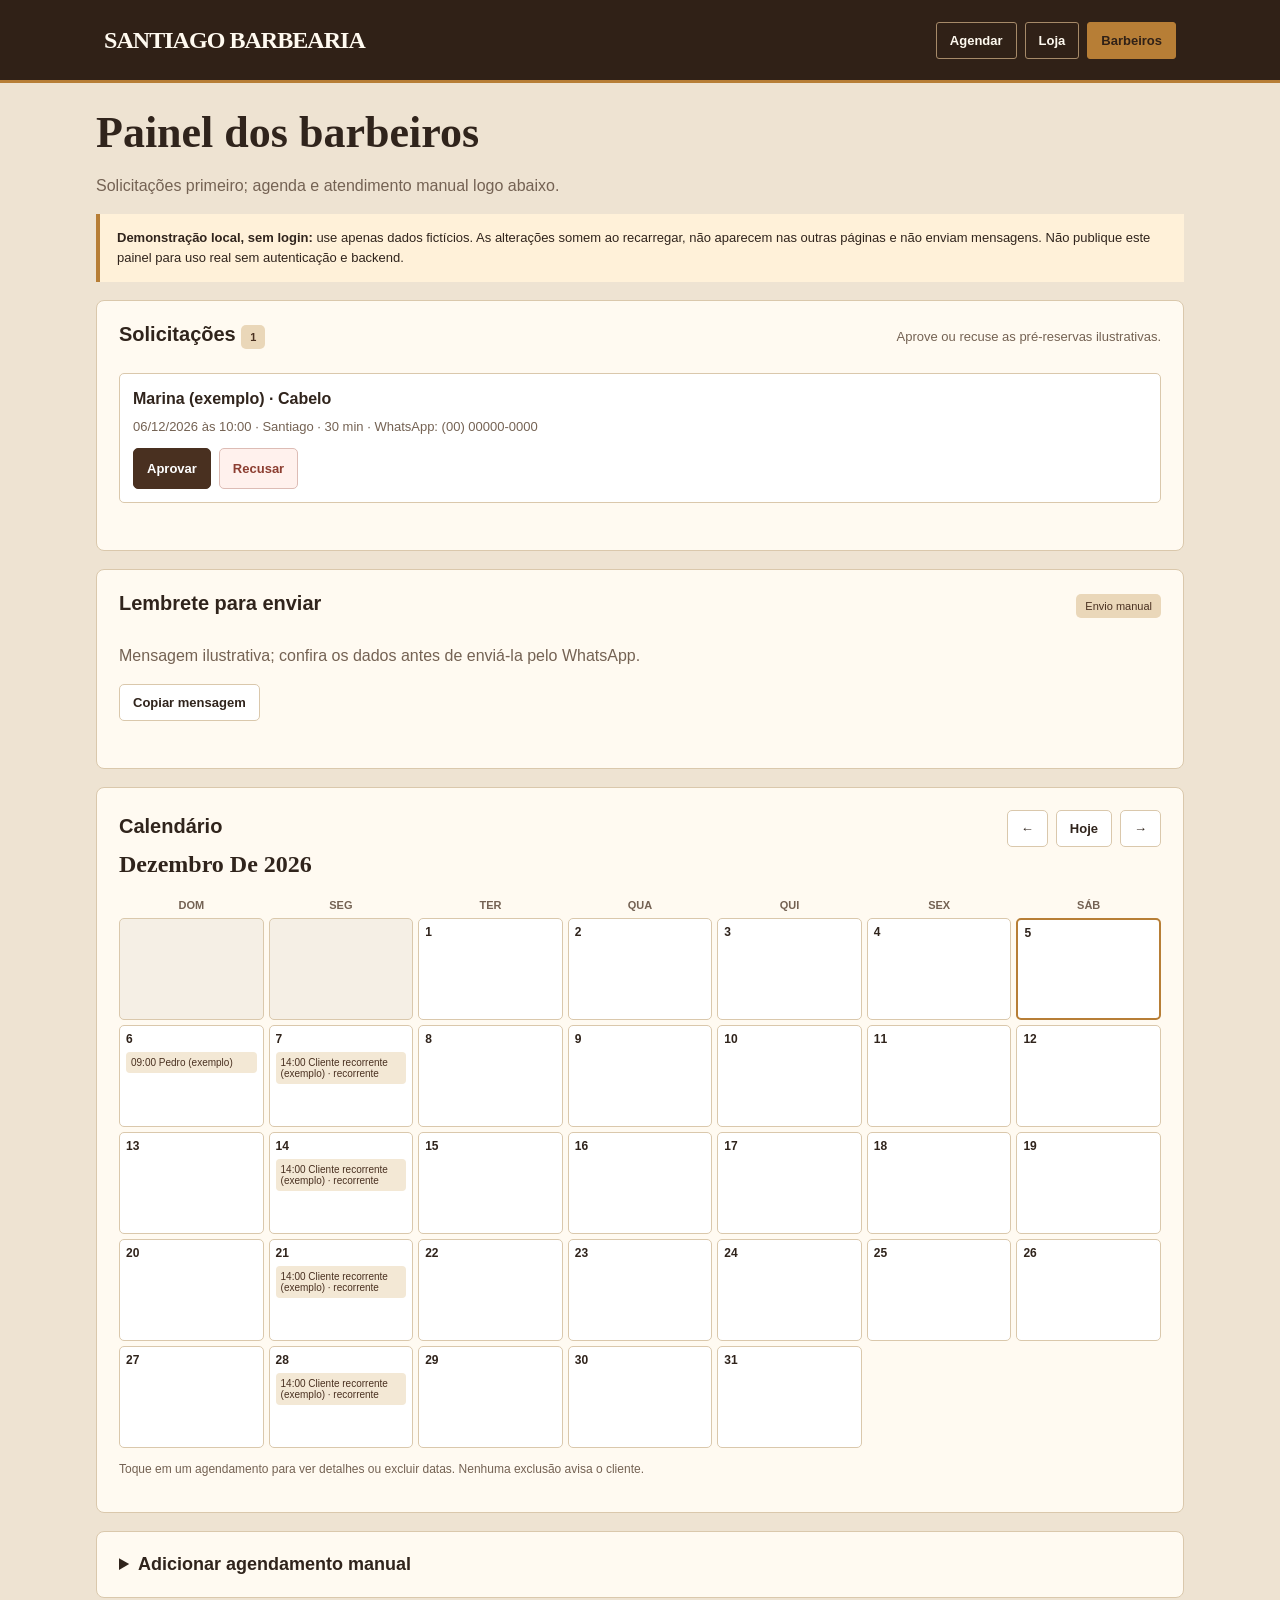
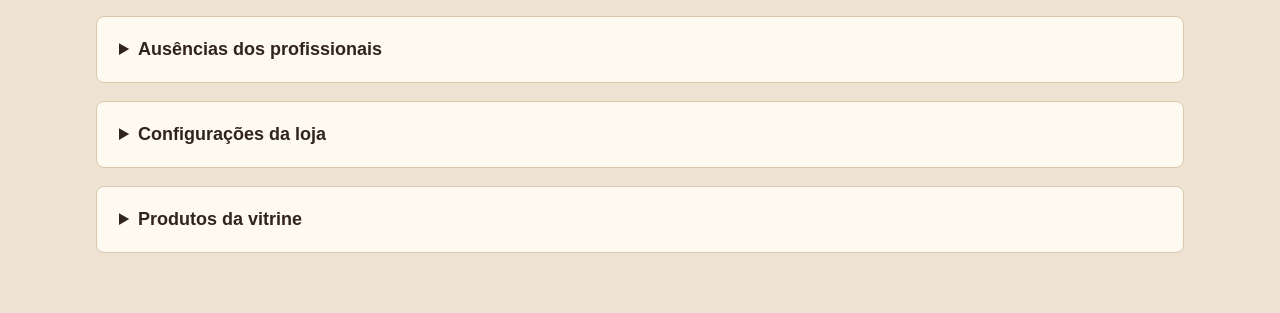
==== barbeiros.html @ f410b9e9 "commit inicial" ====
<!doctype html>
<html lang="pt-BR">
<head>
  <meta charset="utf-8">
  <meta name="viewport" content="width=device-width, initial-scale=1">
  <title>Barbeiros | Santiago Barbearia</title>
  <link rel="stylesheet" href="/header.css">
  <link rel="stylesheet" href="/barbeiros.css">
  <script src="/barbeiros.js" defer></script>
</head>
<body>
  <header class="site-header">
    <div class="site-header__inner">
      <a class="site-header__brand" href="/agendar">Santiago Barbearia</a>
      <nav class="site-header__nav" aria-label="Navegação principal">
        <a href="/agendar">Agendar</a>
        <a href="/loja">Loja</a>
        <a href="/barbeiros" aria-current="page">Barbeiros</a>
      </nav>
    </div>
  </header>

  <main class="dashboard">
    <div class="dashboard__intro">
      <h1>Painel dos barbeiros</h1>
      <p>Solicitações primeiro; agenda e atendimento manual logo abaixo.</p>
    </div>

    <p class="demo-banner">
      <strong>Demonstração local, sem login:</strong> use apenas dados fictícios. As alterações
      somem ao recarregar, não aparecem nas outras páginas e não enviam mensagens.
      Não publique este painel para uso real sem autenticação e backend.
    </p>

    <section class="panel" aria-labelledby="requests-title">
      <div class="panel__heading">
        <h2 id="requests-title">Solicitações <span id="pendingCount" class="badge">0</span></h2>
        <p>Aprove ou recuse as pré-reservas ilustrativas.</p>
      </div>
      <div id="requestList" class="item-list"></div>
      <p id="requestStatus" class="status" role="status"></p>
    </section>

    <section class="panel" aria-labelledby="reminder-title">
      <div class="panel__heading">
        <h2 id="reminder-title">Lembrete para enviar</h2>
        <span class="badge">Envio manual</span>
      </div>
      <p>Mensagem ilustrativa; confira os dados antes de enviá-la pelo WhatsApp.</p>
      <button id="copyReminder" class="button" type="button">Copiar mensagem</button>
      <div id="reminderText" class="reminder" hidden></div>
      <p id="reminderStatus" class="status" role="status"></p>
    </section>

    <section class="panel" aria-labelledby="calendar-title">
      <div class="calendar-toolbar">
        <h2 id="calendar-title">Calendário</h2>
        <div class="button-row">
          <button id="previousMonth" class="button" type="button" aria-label="Mês anterior">←</button>
          <button id="currentMonth" class="button" type="button">Hoje</button>
          <button id="nextMonth" class="button" type="button" aria-label="Próximo mês">→</button>
        </div>
      </div>
      <h3 id="displayedMonth" class="calendar-month"></h3>
      <div class="calendar-weekdays" aria-hidden="true">
        <span>DOM</span><span>SEG</span><span>TER</span><span>QUA</span><span>QUI</span><span>SEX</span><span>SÁB</span>
      </div>
      <div id="calendarGrid" class="calendar-grid" aria-label="Agenda do mês"></div>
      <div id="bookingDetails" class="booking-details" aria-live="polite" hidden></div>
      <p class="help-text">Toque em um agendamento para ver detalhes ou excluir datas. Nenhuma exclusão avisa o cliente.</p>
    </section>

    <details class="panel disclosure">
      <summary>Adicionar agendamento manual</summary>
      <p>Registre um horário combinado diretamente com o cliente. Use dados fictícios.</p>
      <form id="manualBookingForm">
        <div class="form-grid">
          <label>Nome do cliente <input name="name" maxlength="80" required></label>
          <label>WhatsApp com DDD <input name="phone" type="tel" maxlength="20" required></label>
          <label>Serviço <input name="service" maxlength="80" required></label>
          <label>Profissional <select name="professional"><option>Santiago</option><option>Damigo</option></select></label>
          <label>Data <input name="date" type="date" required></label>
          <label>Horário <input name="time" type="time" required></label>
          <label>Duração em minutos <input name="duration" type="number" min="1" max="480" value="30" required></label>
          <label>Repetição
            <select name="frequency">
              <option value="none">Somente esta data</option>
              <option value="weekly">Toda semana · 4 datas</option>
              <option value="fortnightly">A cada 15 dias · 4 datas</option>
              <option value="monthly">Todo mês · 4 datas</option>
            </select>
          </label>
        </div>
        <button class="button button--primary" type="submit">Adicionar ao calendário</button>
        <p id="manualBookingStatus" class="status" role="status"></p>
      </form>
    </details>

    <details class="panel disclosure">
      <summary>Ausências dos profissionais</summary>
      <p>Folga ou férias de dia inteiro; informe as duas horas para ausência parcial.</p>
      <form id="absenceForm">
        <div class="form-grid">
          <label>Profissional <select name="professional"><option>Santiago</option><option>Damigo</option></select></label>
          <label>Primeiro dia <input name="startDate" type="date" required></label>
          <label>Último dia <input name="endDate" type="date" required></label>
          <label>Hora inicial, opcional <input name="startTime" type="time"></label>
          <label>Hora final, opcional <input name="endTime" type="time"></label>
        </div>
        <button class="button button--primary" type="submit">Registrar ausência</button>
        <p id="absenceStatus" class="status" role="status"></p>
      </form>
      <div id="absenceList" class="item-list"></div>
    </details>

    <details class="panel disclosure">
      <summary>Configurações da loja</summary>
      <p>Expediente e almoço são usados para verificar novos horários. Domingo e segunda permanecem fechados nesta demonstração.</p>
      <form id="openingHoursForm">
        <div class="form-grid">
          <label>Abertura <input name="opening" type="time" value="09:00" required></label>
          <label>Fechamento <input name="closing" type="time" value="18:00" required></label>
          <label>Início do almoço <input name="lunchStart" type="time" value="12:00"></label>
          <label>Fim do almoço <input name="lunchEnd" type="time" value="13:00"></label>
        </div>
        <button class="button button--primary" type="submit">Salvar horários na demonstração</button>
        <p id="openingHoursStatus" class="status" role="status"></p>
      </form>

      <hr class="section-divider">
      <h3>Bloqueio excepcional</h3>
      <p>Feriado ou pausa numa data específica. Deixe as horas vazias para bloquear o dia inteiro.</p>
      <form id="blockForm">
        <div class="form-grid">
          <label>Data <input name="date" type="date" required></label>
          <label>Motivo <input name="reason" maxlength="60" required></label>
          <label>Hora inicial, opcional <input name="startTime" type="time"></label>
          <label>Hora final, opcional <input name="endTime" type="time"></label>
        </div>
        <button class="button button--primary" type="submit">Adicionar bloqueio</button>
        <p id="blockStatus" class="status" role="status"></p>
      </form>
      <div id="blockList" class="item-list"></div>
      <p class="help-text">Alterar horários ou criar bloqueios não cancela agendamentos anteriores; confira-os manualmente.</p>
    </details>

    <details class="panel disclosure">
      <summary>Produtos da vitrine</summary>
      <p>Produtos cadastrados aqui aparecem somente neste painel, não na página independente da loja.</p>
      <form id="productForm">
        <div class="form-grid">
          <label>Produto <input name="name" maxlength="80" required></label>
          <label>Preço (R$) <input name="price" type="number" min="0.01" step="0.01" required></label>
          <label>Foto opcional: JPG, PNG ou WebP, até 5 MB
            <input name="photo" type="file" accept="image/jpeg,image/png,image/webp">
          </label>
        </div>
        <button class="button button--primary" type="submit">Adicionar produto</button>
        <p id="productStatus" class="status" role="status"></p>
      </form>
      <div id="productList" class="item-list"></div>
    </details>
  </main>
</body>
</html>
---- header.css ----
:root {
  --header-height: 83px;
  --header-background: #302117;
  --header-accent: #b77e36;
  --header-text: #fffaf0;
}

* { box-sizing: border-box; }

body { padding-top: var(--header-height); }

.site-header {
  position: fixed;
  inset: 0 0 auto;
  z-index: 100;
  width: 100%;
  border-bottom: 3px solid var(--header-accent);
  background: var(--header-background);
  color: var(--header-text);
}

.site-header__inner {
  display: flex;
  align-items: center;
  justify-content: space-between;
  gap: 20px;
  max-width: 1120px;
  min-height: 80px;
  margin: auto;
  padding: 15px 24px;
}

.site-header__brand {
  color: inherit;
  font-family: Georgia, "Times New Roman", serif;
  font-size: 24px;
  font-weight: 800;
  letter-spacing: -.04em;
  text-decoration: none;
  text-transform: uppercase;
}

.site-header__nav {
  display: flex;
  flex-wrap: wrap;
  gap: 8px;
}

.site-header__nav a {
  padding: 10px 13px;
  border: 1px solid #a68a69;
  border-radius: 3px;
  color: inherit;
  font-size: 13px;
  font-weight: 700;
  text-decoration: none;
}

.site-header__nav a:hover,
.site-header__nav a[aria-current="page"] {
  border-color: var(--header-accent);
  background: var(--header-accent);
  color: var(--header-background);
}

.site-header a:focus-visible {
  outline: 3px solid var(--header-accent);
  outline-offset: 4px;
}

@media (max-width: 650px) {
  :root { --header-height: 123px; }

  .site-header__inner {
    align-items: flex-start;
    flex-direction: column;
  }

  .site-header__brand { font-size: 21px; }
  .site-header__nav { width: 100%; }
  .site-header__nav a { flex: 1; text-align: center; }
}
---- barbeiros.css ----
:root {
  --dashboard-ink: #30241c;
  --dashboard-brown: #493020;
  --dashboard-gold: #b77e36;
  --dashboard-paper: #fffaf1;
  --dashboard-line: #dac8ac;
  --dashboard-muted: #746253;
}

body {
  margin: 0;
  background: #eee3d2;
  color: var(--dashboard-ink);
  font-family: Arial, Helvetica, sans-serif;
}

button, input, select { font: inherit; }
button { cursor: pointer; }
button:focus-visible, input:focus-visible, select:focus-visible, summary:focus-visible {
  outline: 3px solid var(--dashboard-gold);
  outline-offset: 2px;
}

[hidden] { display: none !important; }

.dashboard {
  max-width: 1120px;
  margin: auto;
  padding: 24px 16px 60px;
}

.dashboard__intro h1 {
  margin: 0 0 7px;
  font-family: Georgia, "Times New Roman", serif;
  font-size: clamp(30px, 4vw, 44px);
}

.dashboard__intro p, .panel > p, .panel__heading p, .help-text {
  color: var(--dashboard-muted);
  line-height: 1.5;
}

.demo-banner {
  padding: 14px 17px;
  border-left: 4px solid var(--dashboard-gold);
  background: #fff1d9;
  font-size: 13px;
  line-height: 1.55;
}

.panel {
  margin-top: 18px;
  padding: 22px;
  border: 1px solid var(--dashboard-line);
  border-radius: 8px;
  background: var(--dashboard-paper);
}

.panel__heading, .calendar-toolbar {
  display: flex;
  align-items: baseline;
  justify-content: space-between;
  flex-wrap: wrap;
  gap: 10px;
}

.panel h2 { margin: 0 0 13px; font-size: 20px; }
.panel h3 { font-size: 16px; }
.panel__heading p { margin: 0; font-size: 13px; }
.badge {
  padding: 6px 9px;
  border-radius: 5px;
  background: #ead7b9;
  color: var(--dashboard-brown);
  font-size: 11px;
}

.item-list { display: grid; gap: 10px; margin-top: 14px; }

.list-item {
  padding: 13px;
  border: 1px solid var(--dashboard-line);
  border-radius: 5px;
  background: white;
  font-size: 13px;
  line-height: 1.5;
}

.list-item h3 { margin: 0 0 6px; }
.list-item p { margin: 0 0 11px; color: var(--dashboard-muted); }
.list-item img {
  display: block;
  width: 180px;
  max-width: 100%;
  height: 110px;
  margin-bottom: 9px;
  border-radius: 4px;
  object-fit: cover;
}

.button-row { display: flex; flex-wrap: wrap; gap: 8px; }
.button {
  padding: 10px 13px;
  border: 1px solid var(--dashboard-line);
  border-radius: 5px;
  background: white;
  color: var(--dashboard-ink);
  font-size: 13px;
  font-weight: 700;
}

.button:hover { filter: brightness(.94); }
.button--primary { border-color: var(--dashboard-brown); background: var(--dashboard-brown); color: white; }
.button--danger { border-color: #ddbcb5; background: #fff1ed; color: #8c3e31; }
.button:disabled { opacity: .5; cursor: not-allowed; }

.status { min-height: 1em; margin: 12px 0 0; font-size: 13px; line-height: 1.5; }

.reminder, .booking-details {
  margin-top: 14px;
  padding: 15px;
  border: 1px solid var(--dashboard-line);
  border-radius: 5px;
  background: #f3e8d5;
  font-size: 13px;
  line-height: 1.5;
}

.calendar-month {
  margin: 0 0 14px;
  font-family: Georgia, "Times New Roman", serif;
  font-size: 24px !important;
  text-transform: capitalize;
}

.calendar-weekdays, .calendar-grid {
  display: grid;
  grid-template-columns: repeat(7, minmax(0, 1fr));
  gap: 5px;
}

.calendar-weekdays span {
  padding: 7px 1px;
  color: var(--dashboard-muted);
  font-size: 11px;
  font-weight: 700;
  text-align: center;
}

.calendar-day {
  min-width: 0;
  min-height: 102px;
  padding: 6px;
  border: 1px solid var(--dashboard-line);
  border-radius: 5px;
  background: white;
}

.calendar-day--empty { background: #f5efe5; }
.calendar-day--today { border: 2px solid var(--dashboard-gold); }
.calendar-day strong { display: block; margin-bottom: 6px; font-size: 12px; }

.calendar-entry {
  display: block;
  width: 100%;
  margin: 4px 0;
  padding: 5px;
  border: 0;
  border-radius: 4px;
  background: #f3e8d5;
  color: var(--dashboard-brown);
  font-size: 10px;
  text-align: left;
  overflow-wrap: anywhere;
}

.calendar-entry--note { background: #fff1d9; }
.booking-details h3 { margin: 0 0 8px; }
.booking-details p { margin: 0 0 12px; }

.disclosure > summary { cursor: pointer; font-size: 18px; font-weight: 700; }
.disclosure[open] > summary { margin-bottom: 17px; }
.form-grid {
  display: grid;
  grid-template-columns: repeat(2, minmax(0, 1fr));
  gap: 12px;
  margin-bottom: 14px;
}
.form-grid label { display: grid; gap: 6px; font-size: 12px; font-weight: 700; }
.form-grid input, .form-grid select {
  width: 100%;
  min-width: 0;
  padding: 10px;
  border: 1px solid var(--dashboard-line);
  border-radius: 5px;
  background: white;
}
.form-grid input[type="file"] { font-size: 12px; }
.section-divider { margin: 25px 0; border: 0; border-top: 1px solid var(--dashboard-line); }
.help-text { font-size: 12px; }

@media (max-width: 650px) {
  .dashboard { padding: 16px 10px 40px; }
  .panel { padding: 16px; }
  .form-grid { grid-template-columns: 1fr; }
  .calendar-weekdays, .calendar-grid { gap: 2px; }
  .calendar-day { min-height: 78px; padding: 3px; }
  .calendar-entry { padding: 4px 2px; font-size: 9px; }
}
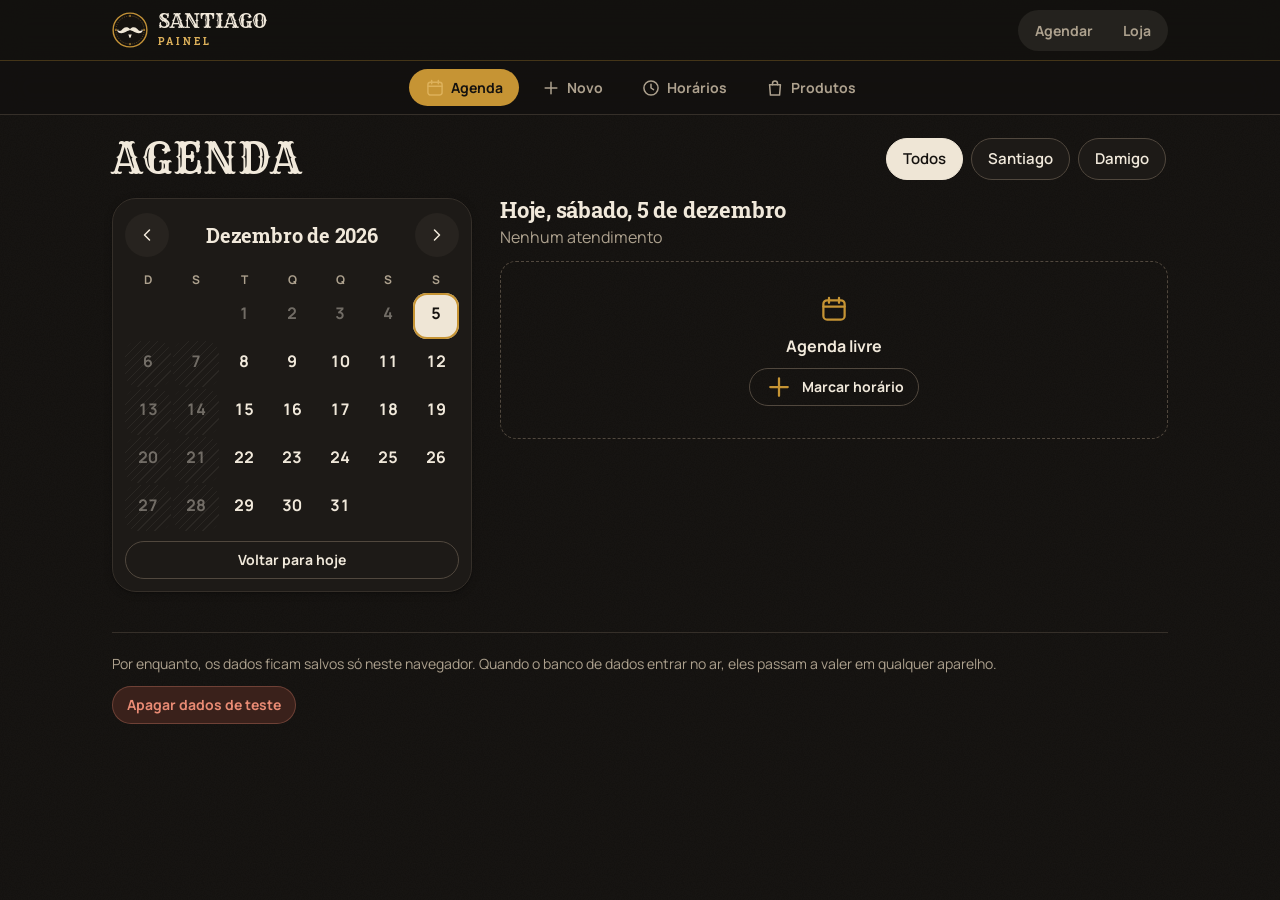
==== commit 49f39006: "Atualização do design e ajuste das funcionalidades do sistema." ====
--- a/barbeiros.html
+++ b/barbeiros.html
@@ -2,164 +2,246 @@
 <html lang="pt-BR">
 <head>
   <meta charset="utf-8">
-  <meta name="viewport" content="width=device-width, initial-scale=1">
-  <title>Barbeiros | Santiago Barbearia</title>
-  <link rel="stylesheet" href="/header.css">
+  <meta name="viewport" content="width=device-width, initial-scale=1, viewport-fit=cover">
+  <meta name="theme-color" content="#13110f">
+  <meta name="robots" content="noindex, nofollow">
+  <title>Painel · Santiago Barbearia</title>
+  <link rel="icon" href="/favicon.svg" type="image/svg+xml">
+  <link rel="stylesheet" href="/tema.css">
+  <link rel="stylesheet" href="/base.css">
   <link rel="stylesheet" href="/barbeiros.css">
-  <script src="/barbeiros.js" defer></script>
+  <script type="module" src="/barbeiros.js"></script>
 </head>
-<body>
-  <header class="site-header">
-    <div class="site-header__inner">
-      <a class="site-header__brand" href="/agendar">Santiago Barbearia</a>
-      <nav class="site-header__nav" aria-label="Navegação principal">
-        <a href="/agendar">Agendar</a>
-        <a href="/loja">Loja</a>
-        <a href="/barbeiros" aria-current="page">Barbeiros</a>
+<body data-pagina="Painel">
+  <header class="topo">
+    <div class="topo__interno">
+      <a class="marca" href="/barbeiros">
+        <span class="marca__emblema" aria-hidden="true"></span>
+        <span class="marca__texto">
+          <span class="marca__nome" data-marca="nomeCurto">Santiago</span>
+          <span class="marca__complemento">Painel</span>
+        </span>
+      </a>
+      <nav class="topo__nav" aria-label="Site da barbearia">
+        <a href="/agendar" target="_blank" rel="noopener">Agendar</a>
+        <a href="/loja" target="_blank" rel="noopener">Loja</a>
       </nav>
     </div>
   </header>
 
-  <main class="dashboard">
-    <div class="dashboard__intro">
-      <h1>Painel dos barbeiros</h1>
-      <p>Solicitações primeiro; agenda e atendimento manual logo abaixo.</p>
+  <nav class="abas" aria-label="Seções do painel">
+    <a class="aba" href="#agenda" data-aba="agenda"><span data-icone="calendario"></span><span>Agenda</span></a>
+    <a class="aba" href="#novo" data-aba="novo"><span data-icone="mais"></span><span>Novo</span></a>
+    <a class="aba" href="#horarios" data-aba="horarios"><span data-icone="relogio"></span><span>Horários</span></a>
+    <a class="aba" href="#produtos" data-aba="produtos"><span data-icone="sacola"></span><span>Produtos</span></a>
+  </nav>
+
+  <main class="painel">
+    <!-- Agenda -->
+    <section class="secao" data-secao="agenda" aria-labelledby="t-agenda">
+      <header class="secao__topo">
+        <h1 id="t-agenda">Agenda</h1>
+        <div id="filtroAgenda" class="chips chips--rolagem" role="group" aria-label="Mostrar agenda de"></div>
+      </header>
+
+      <div class="agenda">
+        <div class="calendario cartao">
+          <div class="calendario__topo">
+            <button id="mesAnterior" class="botao-icone" type="button" aria-label="Mês anterior"><span data-icone="voltar"></span></button>
+            <h2 id="mesTitulo" class="calendario__mes" aria-live="polite"></h2>
+            <button id="mesSeguinte" class="botao-icone" type="button" aria-label="Próximo mês"><span data-icone="seta"></span></button>
+          </div>
+          <div class="calendario__semana" aria-hidden="true">
+            <span>D</span><span>S</span><span>T</span><span>Q</span><span>Q</span><span>S</span><span>S</span>
+          </div>
+          <div id="calendario" class="calendario__dias"></div>
+          <button id="irHoje" class="botao botao--contorno botao--pequeno calendario__hoje" type="button">Voltar para hoje</button>
+        </div>
+
+        <div class="dia-agenda">
+          <header class="dia-agenda__topo">
+            <h2 id="diaTitulo"></h2>
+            <p id="diaResumo" class="numeros"></p>
+          </header>
+          <div id="diaAvisos" class="dia-agenda__avisos"></div>
+          <ol id="diaLista" class="atendimentos"></ol>
+        </div>
+      </div>
+    </section>
+
+    <!-- Novo agendamento -->
+    <section class="secao" data-secao="novo" aria-labelledby="t-novo" hidden>
+      <header class="secao__topo">
+        <h1 id="t-novo">Novo agendamento</h1>
+        <p>Para quem marcou por telefone, WhatsApp ou no balcão.</p>
+      </header>
+
+      <form id="formNovo" class="cartao formulario" novalidate>
+        <div class="formulario__grade">
+          <label class="campo">
+            <span class="campo__rotulo">Nome do cliente</span>
+            <input name="nome" class="entrada" maxlength="80" autocomplete="off" required>
+          </label>
+          <label class="campo">
+            <span class="campo__rotulo">WhatsApp com DDD</span>
+            <input name="telefone" class="entrada numeros" type="tel" inputmode="tel" placeholder="(00) 00000-0000" maxlength="15" required>
+          </label>
+        </div>
+
+        <fieldset class="campo">
+          <legend class="campo__rotulo">Serviços</legend>
+          <div id="novoServicos" class="chips"></div>
+        </fieldset>
+
+        <div class="formulario__grade">
+          <label class="campo">
+            <span class="campo__rotulo">Profissional</span>
+            <select name="profissional" id="novoProfissional" class="entrada"></select>
+          </label>
+          <label class="campo">
+            <span class="campo__rotulo">Dia</span>
+            <input name="data" id="novoData" class="entrada" type="date" required>
+          </label>
+          <label class="campo">
+            <span class="campo__rotulo">Repetição</span>
+            <select name="frequencia" id="novoFrequencia" class="entrada">
+              <option value="nenhuma">Só desta vez</option>
+              <option value="semanal">Toda semana</option>
+              <option value="quinzenal">A cada 15 dias</option>
+              <option value="mensal">Todo mês</option>
+            </select>
+          </label>
+          <div id="novoQuantidade" class="campo" hidden>
+            <label class="campo__rotulo" for="novoVezes">Quantos atendimentos</label>
+            <div class="quantidade">
+              <input id="novoVezes" name="vezes" class="entrada numeros" type="number" min="2" value="4" inputmode="numeric">
+              <label class="chip"><input id="novoSemFim" type="checkbox">Sem fim</label>
+            </div>
+          </div>
+        </div>
+
+        <label class="campo">
+          <span class="campo__rotulo">Horário livre</span>
+          <select name="horario" id="novoHorario" class="entrada numeros"></select>
+        </label>
+
+        <p id="novoResumo" class="formulario__resumo numeros"></p>
+        <p id="novoErro" class="campo__erro" role="alert"></p>
+        <button class="botao botao--destaque botao--largo" type="submit">Marcar horário</button>
+      </form>
+    </section>
+
+    <!-- Horários -->
+    <section class="secao" data-secao="horarios" aria-labelledby="t-horarios" hidden>
+      <header class="secao__topo">
+        <h1 id="t-horarios">Horários</h1>
+        <p>Cada profissional define os próprios dias e horários de trabalho.</p>
+      </header>
+
+      <div class="cartao">
+        <h2 class="cartao__titulo">Expediente</h2>
+        <div id="profExpediente" class="chips" role="group" aria-label="Profissional"></div>
+        <form id="formExpediente" novalidate>
+          <div id="semana" class="semana"></div>
+          <p id="expedienteErro" class="campo__erro" role="alert"></p>
+          <div class="impacto" role="alert" hidden></div>
+          <button class="botao botao--enfase botao--largo" type="submit" id="salvarExpediente">Salvar expediente</button>
+        </form>
+      </div>
+
+      <div class="cartao">
+        <h2 class="cartao__titulo">Folgas e ausências</h2>
+        <p class="cartao__texto">Férias, consulta, folga extra. Deixe as horas em branco para o dia inteiro.</p>
+        <form id="formAusencia" class="formulario" novalidate>
+          <label class="campo">
+            <span class="campo__rotulo">Profissional</span>
+            <select name="profissionalId" id="ausenciaProfissional" class="entrada"></select>
+          </label>
+          <div class="formulario__grade formulario__grade--dupla">
+            <label class="campo"><span class="campo__rotulo">De</span><input name="inicio" class="entrada" type="date" required></label>
+            <label class="campo"><span class="campo__rotulo">Até</span><input name="fim" class="entrada" type="date" required></label>
+            <label class="campo"><span class="campo__rotulo">Das <small>(opcional)</small></span><input name="horaInicio" class="entrada" type="time"></label>
+            <label class="campo"><span class="campo__rotulo">Às <small>(opcional)</small></span><input name="horaFim" class="entrada" type="time"></label>
+          </div>
+          <p class="campo__erro" role="alert"></p>
+          <div class="impacto" role="alert" hidden></div>
+          <button class="botao botao--enfase botao--largo" type="submit">Registrar ausência</button>
+        </form>
+        <ul id="listaAusencias" class="registros"></ul>
+      </div>
+
+      <div class="cartao">
+        <h2 class="cartao__titulo">Feriados e bloqueios</h2>
+        <p class="cartao__texto">Valem para a barbearia toda. Deixe as horas em branco para fechar o dia.</p>
+        <form id="formBloqueio" class="formulario" novalidate>
+          <div class="formulario__grade formulario__grade--dupla">
+            <label class="campo"><span class="campo__rotulo">Dia</span><input name="data" class="entrada" type="date" required></label>
+            <label class="campo"><span class="campo__rotulo">Motivo</span><input name="motivo" class="entrada" maxlength="60" placeholder="Feriado" required></label>
+            <label class="campo"><span class="campo__rotulo">Das <small>(opcional)</small></span><input name="horaInicio" class="entrada" type="time"></label>
+            <label class="campo"><span class="campo__rotulo">Às <small>(opcional)</small></span><input name="horaFim" class="entrada" type="time"></label>
+          </div>
+          <p class="campo__erro" role="alert"></p>
+          <div class="impacto" role="alert" hidden></div>
+          <button class="botao botao--enfase botao--largo" type="submit">Adicionar bloqueio</button>
+        </form>
+        <ul id="listaBloqueios" class="registros"></ul>
+      </div>
+
+      <p class="nota">Se uma mudança atingir alguém que já tem horário marcado, o painel avisa antes de salvar.</p>
+    </section>
+
+    <!-- Produtos -->
+    <section class="secao" data-secao="produtos" aria-labelledby="t-produtos" hidden>
+      <header class="secao__topo">
+        <h1 id="t-produtos">Produtos</h1>
+        <p>O que você cadastrar aqui aparece na loja.</p>
+      </header>
+
+      <form id="formProduto" class="cartao formulario" novalidate>
+        <div class="formulario__topo">
+          <h2 id="produtoTitulo" class="cartao__titulo">Novo produto</h2>
+          <button id="cancelarEdicao" class="botao botao--contorno botao--pequeno" type="button" hidden>Cancelar edição</button>
+        </div>
+        <div class="formulario__grade formulario__grade--produto">
+          <label class="campo">
+            <span class="campo__rotulo">Produto</span>
+            <input name="nome" class="entrada" maxlength="80" required>
+          </label>
+          <label class="campo">
+            <span class="campo__rotulo">Preço (R$)</span>
+            <input name="preco" class="entrada numeros" inputmode="decimal" placeholder="0,00" required>
+          </label>
+        </div>
+        <label class="campo">
+          <span class="campo__rotulo">Descrição <small>(opcional)</small></span>
+          <textarea name="descricao" class="entrada" maxlength="200" rows="2"></textarea>
+        </label>
+        <div class="foto-linha">
+          <label class="foto-campo">
+            <input name="foto" id="produtoFoto" type="file" accept="image/jpeg,image/png,image/webp">
+            <img id="produtoPrevia" class="foto-campo__previa" alt="" hidden>
+            <span class="foto-campo__texto"><strong id="produtoFotoTexto">Adicionar foto</strong><small>JPG, PNG ou WebP</small></span>
+          </label>
+          <button id="removerFoto" class="botao botao--perigo botao--pequeno" type="button" hidden>Tirar foto</button>
+        </div>
+        <p class="campo__erro" role="alert"></p>
+        <button id="salvarProduto" class="botao botao--enfase botao--largo" type="submit">Adicionar à loja</button>
+      </form>
+
+      <ul id="listaProdutos" class="registros registros--produtos"></ul>
+    </section>
+
+    <footer class="painel__rodape">
+      <p>Por enquanto, os dados ficam salvos só neste navegador. Quando o banco de dados entrar no ar, eles passam a valer em qualquer aparelho.</p>
+      <button id="apagarTudo" class="botao botao--perigo botao--pequeno" type="button">Apagar dados de teste</button>
+    </footer>
+  </main>
+
+  <dialog id="detalhe" class="folha" aria-labelledby="detalheTitulo">
+    <div class="folha__conteudo">
+      <div class="folha__alca" aria-hidden="true"></div>
+      <div id="detalheConteudo"></div>
     </div>
-
-    <p class="demo-banner">
-      <strong>Demonstração local, sem login:</strong> use apenas dados fictícios. As alterações
-      somem ao recarregar, não aparecem nas outras páginas e não enviam mensagens.
-      Não publique este painel para uso real sem autenticação e backend.
-    </p>
-
-    <section class="panel" aria-labelledby="requests-title">
-      <div class="panel__heading">
-        <h2 id="requests-title">Solicitações <span id="pendingCount" class="badge">0</span></h2>
-        <p>Aprove ou recuse as pré-reservas ilustrativas.</p>
-      </div>
-      <div id="requestList" class="item-list"></div>
-      <p id="requestStatus" class="status" role="status"></p>
-    </section>
-
-    <section class="panel" aria-labelledby="reminder-title">
-      <div class="panel__heading">
-        <h2 id="reminder-title">Lembrete para enviar</h2>
-        <span class="badge">Envio manual</span>
-      </div>
-      <p>Mensagem ilustrativa; confira os dados antes de enviá-la pelo WhatsApp.</p>
-      <button id="copyReminder" class="button" type="button">Copiar mensagem</button>
-      <div id="reminderText" class="reminder" hidden></div>
-      <p id="reminderStatus" class="status" role="status"></p>
-    </section>
-
-    <section class="panel" aria-labelledby="calendar-title">
-      <div class="calendar-toolbar">
-        <h2 id="calendar-title">Calendário</h2>
-        <div class="button-row">
-          <button id="previousMonth" class="button" type="button" aria-label="Mês anterior">←</button>
-          <button id="currentMonth" class="button" type="button">Hoje</button>
-          <button id="nextMonth" class="button" type="button" aria-label="Próximo mês">→</button>
-        </div>
-      </div>
-      <h3 id="displayedMonth" class="calendar-month"></h3>
-      <div class="calendar-weekdays" aria-hidden="true">
-        <span>DOM</span><span>SEG</span><span>TER</span><span>QUA</span><span>QUI</span><span>SEX</span><span>SÁB</span>
-      </div>
-      <div id="calendarGrid" class="calendar-grid" aria-label="Agenda do mês"></div>
-      <div id="bookingDetails" class="booking-details" aria-live="polite" hidden></div>
-      <p class="help-text">Toque em um agendamento para ver detalhes ou excluir datas. Nenhuma exclusão avisa o cliente.</p>
-    </section>
-
-    <details class="panel disclosure">
-      <summary>Adicionar agendamento manual</summary>
-      <p>Registre um horário combinado diretamente com o cliente. Use dados fictícios.</p>
-      <form id="manualBookingForm">
-        <div class="form-grid">
-          <label>Nome do cliente <input name="name" maxlength="80" required></label>
-          <label>WhatsApp com DDD <input name="phone" type="tel" maxlength="20" required></label>
-          <label>Serviço <input name="service" maxlength="80" required></label>
-          <label>Profissional <select name="professional"><option>Santiago</option><option>Damigo</option></select></label>
-          <label>Data <input name="date" type="date" required></label>
-          <label>Horário <input name="time" type="time" required></label>
-          <label>Duração em minutos <input name="duration" type="number" min="1" max="480" value="30" required></label>
-          <label>Repetição
-            <select name="frequency">
-              <option value="none">Somente esta data</option>
-              <option value="weekly">Toda semana · 4 datas</option>
-              <option value="fortnightly">A cada 15 dias · 4 datas</option>
-              <option value="monthly">Todo mês · 4 datas</option>
-            </select>
-          </label>
-        </div>
-        <button class="button button--primary" type="submit">Adicionar ao calendário</button>
-        <p id="manualBookingStatus" class="status" role="status"></p>
-      </form>
-    </details>
-
-    <details class="panel disclosure">
-      <summary>Ausências dos profissionais</summary>
-      <p>Folga ou férias de dia inteiro; informe as duas horas para ausência parcial.</p>
-      <form id="absenceForm">
-        <div class="form-grid">
-          <label>Profissional <select name="professional"><option>Santiago</option><option>Damigo</option></select></label>
-          <label>Primeiro dia <input name="startDate" type="date" required></label>
-          <label>Último dia <input name="endDate" type="date" required></label>
-          <label>Hora inicial, opcional <input name="startTime" type="time"></label>
-          <label>Hora final, opcional <input name="endTime" type="time"></label>
-        </div>
-        <button class="button button--primary" type="submit">Registrar ausência</button>
-        <p id="absenceStatus" class="status" role="status"></p>
-      </form>
-      <div id="absenceList" class="item-list"></div>
-    </details>
-
-    <details class="panel disclosure">
-      <summary>Configurações da loja</summary>
-      <p>Expediente e almoço são usados para verificar novos horários. Domingo e segunda permanecem fechados nesta demonstração.</p>
-      <form id="openingHoursForm">
-        <div class="form-grid">
-          <label>Abertura <input name="opening" type="time" value="09:00" required></label>
-          <label>Fechamento <input name="closing" type="time" value="18:00" required></label>
-          <label>Início do almoço <input name="lunchStart" type="time" value="12:00"></label>
-          <label>Fim do almoço <input name="lunchEnd" type="time" value="13:00"></label>
-        </div>
-        <button class="button button--primary" type="submit">Salvar horários na demonstração</button>
-        <p id="openingHoursStatus" class="status" role="status"></p>
-      </form>
-
-      <hr class="section-divider">
-      <h3>Bloqueio excepcional</h3>
-      <p>Feriado ou pausa numa data específica. Deixe as horas vazias para bloquear o dia inteiro.</p>
-      <form id="blockForm">
-        <div class="form-grid">
-          <label>Data <input name="date" type="date" required></label>
-          <label>Motivo <input name="reason" maxlength="60" required></label>
-          <label>Hora inicial, opcional <input name="startTime" type="time"></label>
-          <label>Hora final, opcional <input name="endTime" type="time"></label>
-        </div>
-        <button class="button button--primary" type="submit">Adicionar bloqueio</button>
-        <p id="blockStatus" class="status" role="status"></p>
-      </form>
-      <div id="blockList" class="item-list"></div>
-      <p class="help-text">Alterar horários ou criar bloqueios não cancela agendamentos anteriores; confira-os manualmente.</p>
-    </details>
-
-    <details class="panel disclosure">
-      <summary>Produtos da vitrine</summary>
-      <p>Produtos cadastrados aqui aparecem somente neste painel, não na página independente da loja.</p>
-      <form id="productForm">
-        <div class="form-grid">
-          <label>Produto <input name="name" maxlength="80" required></label>
-          <label>Preço (R$) <input name="price" type="number" min="0.01" step="0.01" required></label>
-          <label>Foto opcional: JPG, PNG ou WebP, até 5 MB
-            <input name="photo" type="file" accept="image/jpeg,image/png,image/webp">
-          </label>
-        </div>
-        <button class="button button--primary" type="submit">Adicionar produto</button>
-        <p id="productStatus" class="status" role="status"></p>
-      </form>
-      <div id="productList" class="item-list"></div>
-    </details>
-  </main>
+  </dialog>
 </body>
-</html>+</html>
--- a/tema.css
+++ b/tema.css
@@ -0,0 +1,52 @@
+/* Identidade visual da barbearia. Para um novo cliente, troque as fontes, as cores
+   e as imagens daqui (as imagens ficam na pasta /imagens). */
+@import url("https://fonts.googleapis.com/css2?family=Rye&family=Roboto+Slab:wght@500;600;700;800&family=Manrope:wght@400;500;600;700;800&display=swap");
+
+:root {
+  color-scheme: dark;
+
+  /* Letreiro do logo e chamadas grandes; títulos; texto corrido. */
+  --fonte-letreiro: "Rye", "Roboto Slab", Georgia, serif;
+  --fonte-titulo: "Roboto Slab", Georgia, "Times New Roman", serif;
+  --fonte-texto: "Manrope", system-ui, -apple-system, "Segoe UI", sans-serif;
+
+  /* Preto quente do couro, dourado mostarda do logo e o creme das letras. */
+  --cor-fundo: #13110f;
+  --cor-superficie: #1d1a17;
+  --cor-superficie-2: #27231f;
+  --cor-texto: #f1e9db;
+  --cor-texto-suave: #ada18e;
+  --cor-linha: #352f29;
+  --cor-linha-forte: #51483e;
+
+  --cor-destaque: #c69434;
+  --cor-destaque-forte: #ddb15a;
+  --cor-destaque-suave: #3a2d17;
+  --cor-destaque-texto: #15120f;
+
+  /* Ênfase: opções escolhidas e botões secundários fortes. */
+  --cor-enfase: #efe6d6;
+  --cor-enfase-2: #ffffff;
+  --cor-enfase-texto: #15120f;
+
+  /* Barras e faixas que ficam por cima do conteúdo (resumo, avisos, chamadas). */
+  --cor-barra: #1f1a15;
+  --cor-barra-texto: #f1e9db;
+
+  --cor-perigo: #e98b74;
+  --cor-perigo-suave: #3a211b;
+  --cor-sucesso: #8dbb84;
+
+  /* Matiz das sombras, em RGB. */
+  --sombra-rgb: 0 0 0;
+  --sombra-forca: 4;
+
+  /* Imagens do salão e ornamentos. */
+  --imagem-capa: url("/imagens/capa.jpg");
+  --imagem-loja: url("/imagens/loja.jpg");
+  --imagem-emblema: url("/imagens/emblema.svg");
+  --imagem-arabesco: url("/imagens/arabesco.svg");
+  /* Piso quadriculado do salão. */
+  --cor-xadrez-a: #b9a27b;
+  --cor-xadrez-b: #4a3a28;
+}
--- a/base.css
+++ b/base.css
@@ -0,0 +1,511 @@
+/* Base comum às três páginas. As cores e fontes vêm de tema.css. */
+:root {
+  --raio-p: 10px;
+  --raio-m: 16px;
+  --raio-g: 24px;
+  /* --sombra-forca (no tema) escurece as sombras em fundos escuros. */
+  --sombra-1: 0 1px 2px rgb(var(--sombra-rgb) / calc(.06 * var(--sombra-forca, 1))), 0 2px 8px rgb(var(--sombra-rgb) / calc(.05 * var(--sombra-forca, 1)));
+  --sombra-2: 0 2px 6px rgb(var(--sombra-rgb) / calc(.08 * var(--sombra-forca, 1))), 0 14px 34px rgb(var(--sombra-rgb) / calc(.12 * var(--sombra-forca, 1)));
+  --mola: cubic-bezier(.22, 1, .36, 1);
+  --largura: 1120px;
+  --margem: clamp(16px, 4.5vw, 32px);
+  --z-topo: 20;
+  --z-barra: 30;
+  --z-aviso: 50;
+}
+
+*, *::before, *::after { box-sizing: border-box; }
+
+html {
+  -webkit-text-size-adjust: 100%;
+  scroll-behavior: smooth;
+  scroll-padding-top: 76px;
+}
+
+body {
+  margin: 0;
+  min-height: 100dvh;
+  background: var(--cor-fundo);
+  color: var(--cor-texto);
+  font-family: var(--fonte-texto);
+  font-size: 16px;
+  line-height: 1.5;
+  -webkit-font-smoothing: antialiased;
+  -webkit-tap-highlight-color: transparent;
+}
+
+/* Grão leve para o fundo não parecer chapado. */
+body::before {
+  content: "";
+  position: fixed;
+  inset: 0;
+  z-index: -1;
+  pointer-events: none;
+  opacity: .5;
+  background-image: url("data:image/svg+xml,%3Csvg xmlns='http://www.w3.org/2000/svg' width='160' height='160'%3E%3Cfilter id='n'%3E%3CfeTurbulence type='fractalNoise' baseFrequency='.85' numOctaves='2' stitchTiles='stitch'/%3E%3CfeColorMatrix values='0 0 0 0 .55 0 0 0 0 .48 0 0 0 0 .4 0 0 0 .07 0'/%3E%3C/filter%3E%3Crect width='100%25' height='100%25' filter='url(%23n)'/%3E%3C/svg%3E");
+}
+
+h1, h2, h3 {
+  margin: 0;
+  font-family: var(--fonte-titulo);
+  font-weight: 700;
+  line-height: 1.12;
+  letter-spacing: -.01em;
+  text-wrap: balance;
+}
+
+/* Letreiro: a fonte do logo, para nomes e chamadas grandes. */
+.letreiro {
+  font-family: var(--fonte-letreiro);
+  font-weight: 400;
+  letter-spacing: .01em;
+  line-height: 1;
+  text-transform: uppercase;
+}
+
+p { margin: 0; text-wrap: pretty; }
+img { display: block; max-width: 100%; }
+button, input, select, textarea { font: inherit; color: inherit; }
+button { cursor: pointer; touch-action: manipulation; }
+a { color: inherit; }
+[hidden] { display: none !important; }
+
+:focus-visible {
+  outline: 3px solid var(--cor-destaque);
+  outline-offset: 3px;
+}
+
+.numeros { font-variant-numeric: tabular-nums; }
+
+.icone {
+  width: 1.25em;
+  height: 1.25em;
+  flex: none;
+  fill: none;
+  stroke: currentColor;
+  stroke-width: 1.8;
+  stroke-linecap: round;
+  stroke-linejoin: round;
+}
+
+.pular {
+  position: absolute;
+  top: 8px;
+  left: 8px;
+  z-index: 100;
+  padding: 10px 14px;
+  border-radius: var(--raio-p);
+  background: var(--cor-enfase);
+  color: var(--cor-enfase-texto);
+  transform: translateY(-160%);
+}
+.pular:focus { transform: none; }
+
+/* Cabeçalho */
+
+.topo {
+  position: sticky;
+  top: 0;
+  z-index: var(--z-topo);
+  padding-top: env(safe-area-inset-top);
+  border-bottom: 1px solid color-mix(in srgb, var(--cor-destaque) 28%, transparent);
+  background: color-mix(in srgb, var(--cor-fundo) 84%, transparent);
+  -webkit-backdrop-filter: saturate(1.4) blur(14px);
+  backdrop-filter: saturate(1.4) blur(14px);
+}
+
+.topo__interno {
+  display: flex;
+  align-items: center;
+  justify-content: space-between;
+  gap: 12px;
+  max-width: var(--largura);
+  min-height: 60px;
+  margin: auto;
+  padding: 8px var(--margem);
+}
+
+.marca {
+  display: flex;
+  align-items: center;
+  gap: 10px;
+  min-width: 0;
+  text-decoration: none;
+}
+
+.marca__emblema {
+  flex: none;
+  width: 36px;
+  height: 36px;
+  background: var(--imagem-emblema) center / contain no-repeat;
+}
+
+.marca__texto { display: grid; min-width: 0; }
+
+.marca__nome {
+  font-family: var(--fonte-letreiro);
+  font-size: 20px;
+  line-height: 1;
+  text-transform: uppercase;
+  white-space: nowrap;
+}
+
+.marca__complemento {
+  margin-top: 3px;
+  overflow: hidden;
+  color: var(--cor-destaque-forte);
+  font-family: var(--fonte-titulo);
+  font-size: 10px;
+  font-weight: 700;
+  letter-spacing: .32em;
+  text-overflow: ellipsis;
+  text-transform: uppercase;
+  white-space: nowrap;
+}
+
+.topo__nav {
+  display: flex;
+  flex: none;
+  gap: 2px;
+  padding: 3px;
+  border-radius: 999px;
+  background: color-mix(in srgb, var(--cor-texto) 8%, transparent);
+}
+
+.topo__nav a {
+  padding: 7px 14px;
+  border-radius: 999px;
+  color: var(--cor-texto-suave);
+  font-size: 14px;
+  font-weight: 700;
+  text-decoration: none;
+  transition: background-color .2s, color .2s;
+}
+
+.topo__nav a[aria-current="page"] {
+  background: var(--cor-destaque);
+  color: var(--cor-destaque-texto);
+}
+
+/* Botões */
+
+.botao {
+  display: inline-flex;
+  align-items: center;
+  justify-content: center;
+  gap: 8px;
+  min-height: 48px;
+  padding: 0 20px;
+  border: 1px solid transparent;
+  border-radius: 999px;
+  background: var(--cor-superficie);
+  color: var(--cor-texto);
+  font-size: 15px;
+  font-weight: 700;
+  line-height: 1.1;
+  text-align: center;
+  text-decoration: none;
+  transition: transform .18s var(--mola), background-color .2s, border-color .2s, color .2s, box-shadow .2s;
+}
+
+.botao:active { transform: scale(.97); }
+.botao:disabled { opacity: .45; cursor: not-allowed; transform: none; }
+
+.botao--destaque { background: var(--cor-destaque); color: var(--cor-destaque-texto); }
+.botao--enfase { background: var(--cor-enfase); color: var(--cor-enfase-texto); }
+.botao--contorno { border-color: var(--cor-linha-forte); background: transparent; }
+.botao--perigo { border-color: color-mix(in srgb, var(--cor-perigo) 30%, transparent); background: var(--cor-perigo-suave); color: var(--cor-perigo); }
+.botao--perigo[data-confirmando] { background: var(--cor-perigo); color: var(--cor-fundo); }
+.botao--pequeno { min-height: 38px; padding: 0 14px; font-size: 14px; }
+.botao--largo { width: 100%; }
+
+@media (hover: hover) {
+  .botao:hover:not(:disabled) { box-shadow: var(--sombra-1); }
+  .botao--destaque:hover:not(:disabled) { background: var(--cor-destaque-forte); }
+  .botao--enfase:hover:not(:disabled) { background: var(--cor-enfase-2); }
+  .botao--contorno:hover:not(:disabled) { border-color: var(--cor-texto-suave); }
+  .topo__nav a:not([aria-current="page"]):hover { color: var(--cor-texto); }
+}
+
+/* Campos */
+
+.campo { display: grid; gap: 6px; min-width: 0; }
+.campo__rotulo { color: var(--cor-texto); font-size: 14px; font-weight: 700; }
+.campo__rotulo small { color: var(--cor-texto-suave); font-weight: 500; }
+
+.entrada {
+  width: 100%;
+  min-width: 0;
+  min-height: 48px;
+  padding: 0 14px;
+  border: 1px solid var(--cor-linha-forte);
+  border-radius: var(--raio-p);
+  background: var(--cor-superficie);
+  font-size: 16px;
+  transition: border-color .2s, box-shadow .2s;
+}
+
+textarea.entrada { min-height: 88px; padding: 12px 14px; resize: vertical; }
+select.entrada {
+  appearance: none;
+  padding-right: 40px;
+  background-image: url("data:image/svg+xml,%3Csvg xmlns='http://www.w3.org/2000/svg' viewBox='0 0 24 24' fill='none' stroke='%23a89a85' stroke-width='2' stroke-linecap='round'%3E%3Cpath d='M7 10l5 5 5-5'/%3E%3C/svg%3E");
+  background-position: right 12px center;
+  background-repeat: no-repeat;
+  background-size: 20px;
+}
+input[type="file"].entrada { padding: 10px; font-size: 14px; }
+
+.entrada:focus { border-color: var(--cor-destaque); outline: none; box-shadow: 0 0 0 4px color-mix(in srgb, var(--cor-destaque) 20%, transparent); }
+.entrada[aria-invalid="true"] { border-color: var(--cor-perigo); }
+.campo__erro { color: var(--cor-perigo); font-size: 13px; font-weight: 600; }
+.campo__erro:empty { display: none; }
+
+.alternador {
+  display: flex;
+  align-items: center;
+  justify-content: space-between;
+  gap: 16px;
+  cursor: pointer;
+  font-weight: 700;
+}
+
+.alternador input {
+  position: relative;
+  flex: none;
+  width: 48px;
+  height: 28px;
+  margin: 0;
+  border-radius: 999px;
+  background: var(--cor-linha-forte);
+  appearance: none;
+  cursor: pointer;
+  transition: background-color .25s;
+}
+
+.alternador input::after {
+  content: "";
+  position: absolute;
+  top: 3px;
+  left: 3px;
+  width: 22px;
+  height: 22px;
+  border-radius: 50%;
+  background: #fff;
+  box-shadow: 0 1px 3px rgb(var(--sombra-rgb) / .3);
+  transition: transform .3s var(--mola);
+}
+
+.alternador input:checked { background: var(--cor-destaque); }
+.alternador input:checked::after { transform: translateX(20px); }
+
+/* Chips: opções de escolha rápida */
+
+.chips { display: flex; flex-wrap: wrap; gap: 8px; }
+
+.chip {
+  display: inline-flex;
+  align-items: center;
+  gap: 6px;
+  min-height: 42px;
+  padding: 0 16px;
+  border: 1px solid var(--cor-linha-forte);
+  border-radius: 999px;
+  background: var(--cor-superficie);
+  font-size: 15px;
+  font-weight: 600;
+  transition: transform .18s var(--mola), background-color .2s, border-color .2s, color .2s;
+}
+
+.chip:active { transform: scale(.96); }
+.chip[aria-pressed="true"], .chip:has(input:checked) {
+  border-color: var(--cor-enfase);
+  background: var(--cor-enfase);
+  color: var(--cor-enfase-texto);
+}
+.chip input { position: absolute; opacity: 0; pointer-events: none; }
+.chip:has(input:focus-visible) { outline: 3px solid var(--cor-destaque); outline-offset: 2px; }
+
+/* Aviso flutuante */
+
+.aviso {
+  position: fixed;
+  left: 50%;
+  bottom: calc(24px + env(safe-area-inset-bottom));
+  z-index: var(--z-aviso);
+  width: max-content;
+  max-width: min(92vw, 420px);
+  padding: 12px 18px;
+  border: 1px solid var(--cor-linha-forte);
+  border-radius: var(--raio-m);
+  background: var(--cor-barra);
+  color: var(--cor-barra-texto);
+  box-shadow: var(--sombra-2);
+  font-size: 15px;
+  font-weight: 600;
+  opacity: 0;
+  pointer-events: none;
+  transform: translate(-50%, 16px);
+  transition: opacity .25s, transform .35s var(--mola);
+}
+
+.aviso[data-tipo="erro"] { border-color: var(--cor-perigo); background: var(--cor-perigo-suave); color: var(--cor-perigo); }
+.aviso--visivel { opacity: 1; transform: translate(-50%, 0); }
+
+/* Folha que sobe de baixo (no computador, vira janela central) */
+
+.folha {
+  width: 100%;
+  max-width: 520px;
+  max-height: 88dvh;
+  margin: auto auto 0;
+  padding: 0;
+  border: 0;
+  border-radius: var(--raio-g) var(--raio-g) 0 0;
+  border-top: 2px solid var(--cor-destaque);
+  background: var(--cor-superficie);
+  color: var(--cor-texto);
+  box-shadow: var(--sombra-2);
+}
+
+.folha[open] { animation: folha-entra .38s var(--mola); }
+.folha::backdrop { background: rgb(0 0 0 / .6); animation: aparece .3s; }
+
+.folha__conteudo { padding: 10px 22px calc(24px + env(safe-area-inset-bottom)); }
+.folha__alca {
+  width: 40px;
+  height: 5px;
+  margin: 0 auto 14px;
+  border-radius: 999px;
+  background: var(--cor-linha-forte);
+}
+
+@media (min-width: 700px) {
+  .folha { margin: auto; border-radius: var(--raio-g); }
+  .folha__alca { display: none; }
+  .folha__conteudo { padding-top: 26px; }
+}
+
+@keyframes folha-entra { from { transform: translateY(40px); opacity: 0; } }
+@keyframes aparece { from { opacity: 0; } }
+@keyframes surge { from { opacity: 0; transform: translateY(8px); } }
+
+/* Estado vazio */
+
+.vazio {
+  display: grid;
+  justify-items: center;
+  gap: 10px;
+  padding: 32px 20px;
+  border: 1px dashed var(--cor-linha-forte);
+  border-radius: var(--raio-m);
+  color: var(--cor-texto-suave);
+  text-align: center;
+}
+
+.vazio .icone { width: 30px; height: 30px; color: var(--cor-destaque); }
+.vazio strong { color: var(--cor-texto); font-size: 16px; }
+
+/* Ornamentos da identidade: filete pontilhado, faixa do logo, arabescos,
+   piso quadriculado e couro capitonê. */
+
+.filete {
+  width: min(100%, 280px);
+  height: 0;
+  border: 0;
+  border-top: 2px dotted var(--cor-destaque);
+}
+
+.faixa {
+  display: inline-block;
+  padding: 4px 24px 3px;
+  background: var(--cor-enfase);
+  color: var(--cor-enfase-texto);
+  clip-path: polygon(0 0, 100% 0, calc(100% - 10px) 50%, 100% 100%, 0 100%, 10px 50%);
+  font-family: var(--fonte-letreiro);
+  font-size: 13px;
+  letter-spacing: .06em;
+}
+
+.arabescos {
+  display: flex;
+  align-items: center;
+  justify-content: center;
+  gap: 10px;
+}
+
+.arabescos::before, .arabescos::after {
+  content: "";
+  width: 64px;
+  height: 20px;
+  background: var(--imagem-arabesco) center / contain no-repeat;
+}
+
+.arabescos::before { transform: scaleX(-1); }
+
+.xadrez {
+  justify-self: stretch;
+  height: 18px;
+  background: repeating-conic-gradient(var(--cor-xadrez-a) 0 25%, var(--cor-xadrez-b) 0 50%) 0 0 / 18px 18px;
+  opacity: .55;
+  mask-image: linear-gradient(90deg, transparent, #000 15%, #000 85%, transparent);
+}
+
+.capitone {
+  background-color: var(--cor-barra);
+  background-image:
+    radial-gradient(circle, rgb(0 0 0 / .55) 0 1.6px, transparent 2.6px),
+    radial-gradient(circle, rgb(0 0 0 / .55) 0 1.6px, transparent 2.6px),
+    radial-gradient(circle at 50% 40%, rgb(255 255 255 / .035), transparent 60%);
+  background-position: 0 0, 14px 14px, 0 0;
+  background-size: 28px 28px, 28px 28px, 28px 28px;
+}
+
+/* Rodapé público */
+
+.rodape {
+  display: grid;
+  justify-items: center;
+  gap: 14px;
+  padding: 0 0 calc(32px + env(safe-area-inset-bottom));
+  color: var(--cor-texto-suave);
+  font-size: 14px;
+  text-align: center;
+}
+
+.rodape__marca { display: grid; justify-items: center; gap: 8px; margin-top: 18px; padding: 0 var(--margem); }
+.rodape__marca .marca__emblema { width: 48px; height: 48px; }
+.rodape__nome { color: var(--cor-texto); font-family: var(--fonte-letreiro); font-size: 20px; text-transform: uppercase; }
+
+.rodape__contatos { display: flex; flex-wrap: wrap; justify-content: center; gap: 8px; padding: 0 var(--margem); }
+.rodape__contatos a {
+  display: inline-flex;
+  align-items: center;
+  gap: 6px;
+  min-height: 40px;
+  padding: 0 14px;
+  border: 1px solid var(--cor-linha-forte);
+  border-radius: 999px;
+  color: var(--cor-texto);
+  font-weight: 700;
+  text-decoration: none;
+  transition: border-color .2s, color .2s;
+}
+
+@media (hover: hover) {
+  .rodape__contatos a:hover { border-color: var(--cor-destaque); color: var(--cor-destaque-forte); }
+}
+
+@media (prefers-reduced-motion: reduce) {
+  html { scroll-behavior: auto; }
+  *, *::before, *::after {
+    animation-duration: .01ms !important;
+    transition-duration: .01ms !important;
+  }
+}
+
+@media (max-width: 380px) {
+  .marca__nome { font-size: 18px; }
+  .marca__emblema { width: 32px; height: 32px; }
+  .topo__nav a { padding: 7px 11px; }
+}
--- a/barbeiros.css
+++ b/barbeiros.css
@@ -1,209 +1,428 @@
-:root {
-  --dashboard-ink: #30241c;
-  --dashboard-brown: #493020;
-  --dashboard-gold: #b77e36;
-  --dashboard-paper: #fffaf1;
-  --dashboard-line: #dac8ac;
-  --dashboard-muted: #746253;
-}
-
-body {
-  margin: 0;
-  background: #eee3d2;
-  color: var(--dashboard-ink);
-  font-family: Arial, Helvetica, sans-serif;
-}
-
-button, input, select { font: inherit; }
-button { cursor: pointer; }
-button:focus-visible, input:focus-visible, select:focus-visible, summary:focus-visible {
-  outline: 3px solid var(--dashboard-gold);
-  outline-offset: 2px;
-}
-
-[hidden] { display: none !important; }
-
-.dashboard {
-  max-width: 1120px;
+body { padding-bottom: calc(76px + env(safe-area-inset-bottom)); }
+
+.painel {
+  max-width: var(--largura);
   margin: auto;
-  padding: 24px 16px 60px;
-}
-
-.dashboard__intro h1 {
-  margin: 0 0 7px;
-  font-family: Georgia, "Times New Roman", serif;
-  font-size: clamp(30px, 4vw, 44px);
-}
-
-.dashboard__intro p, .panel > p, .panel__heading p, .help-text {
-  color: var(--dashboard-muted);
-  line-height: 1.5;
-}
-
-.demo-banner {
-  padding: 14px 17px;
-  border-left: 4px solid var(--dashboard-gold);
-  background: #fff1d9;
-  font-size: 13px;
-  line-height: 1.55;
-}
-
-.panel {
-  margin-top: 18px;
-  padding: 22px;
-  border: 1px solid var(--dashboard-line);
-  border-radius: 8px;
-  background: var(--dashboard-paper);
-}
-
-.panel__heading, .calendar-toolbar {
+  padding: 20px var(--margem) 32px;
+}
+
+.secao { display: grid; grid-template-columns: minmax(0, 1fr); gap: 16px; animation: surge .35s var(--mola); }
+
+.secao__topo { display: grid; gap: 8px; }
+.secao__topo h1 { font-family: var(--fonte-letreiro); font-size: clamp(30px, 8.5vw, 42px); font-weight: 400; letter-spacing: .01em; text-transform: uppercase; }
+.secao__topo p { color: var(--cor-texto-suave); }
+
+.cartao {
+  padding: 18px;
+  border: 1px solid var(--cor-linha);
+  border-radius: var(--raio-g);
+  background: var(--cor-superficie);
+  box-shadow: var(--sombra-1);
+}
+
+.cartao__titulo { margin-bottom: 4px; font-size: 20px; font-weight: 800; text-transform: uppercase; }
+.cartao__texto { margin-bottom: 14px; color: var(--cor-texto-suave); font-size: 15px; }
+
+.nota { color: var(--cor-texto-suave); font-size: 14px; }
+
+.chips--rolagem {
+  flex-wrap: nowrap;
+  margin: 0 calc(var(--margem) * -1);
+  padding: 2px var(--margem);
+  overflow-x: auto;
+  scrollbar-width: none;
+}
+.chips--rolagem::-webkit-scrollbar { display: none; }
+.chips--rolagem .chip { flex: none; }
+
+.botao-icone {
+  display: grid;
+  place-items: center;
+  width: 44px;
+  height: 44px;
+  border: 0;
+  border-radius: 50%;
+  background: var(--cor-superficie-2);
+  transition: transform .18s var(--mola), background-color .2s;
+}
+.botao-icone:active { transform: scale(.92); }
+
+/* Abas: embaixo no celular, no topo no computador */
+
+.abas {
+  position: fixed;
+  inset: auto 0 0;
+  z-index: var(--z-barra);
+  display: grid;
+  grid-template-columns: repeat(4, 1fr);
+  padding: 6px 6px calc(6px + env(safe-area-inset-bottom));
+  border-top: 1px solid color-mix(in srgb, var(--cor-destaque) 35%, transparent);
+  background: color-mix(in srgb, var(--cor-superficie) 92%, transparent);
+  -webkit-backdrop-filter: saturate(1.4) blur(14px);
+  backdrop-filter: saturate(1.4) blur(14px);
+}
+
+.aba {
+  display: grid;
+  justify-items: center;
+  gap: 3px;
+  padding: 4px 0;
+  color: var(--cor-texto-suave);
+  font-size: 12px;
+  font-weight: 700;
+  text-decoration: none;
+  transition: color .2s;
+}
+
+.aba .icone {
+  width: 52px;
+  height: 30px;
+  padding: 4px 0;
+  border-radius: 999px;
+  transition: background-color .25s, transform .25s var(--mola);
+}
+
+.aba[aria-current="page"] { color: var(--cor-texto); }
+.aba[aria-current="page"] .icone { background: var(--cor-destaque-suave); color: var(--cor-destaque-forte); }
+.aba:active .icone { transform: scale(.9); }
+
+@media (min-width: 900px) {
+  body { padding-bottom: 0; }
+
+  .abas {
+    position: sticky;
+    top: calc(61px + env(safe-area-inset-top));
+    z-index: calc(var(--z-topo) - 1);
+    display: flex;
+    justify-content: center;
+    gap: 6px;
+    padding: 8px var(--margem);
+    border-top: 0;
+    border-bottom: 1px solid var(--cor-linha);
+    background: color-mix(in srgb, var(--cor-fundo) 88%, transparent);
+  }
+
+  .aba {
+    display: flex;
+    align-items: center;
+    gap: 6px;
+    padding: 8px 16px;
+    border-radius: 999px;
+    font-size: 14px;
+  }
+  .aba .icone { width: 20px; height: 20px; padding: 0; background: none !important; }
+  .aba[aria-current="page"] { background: var(--cor-destaque); color: var(--cor-destaque-texto); }
+}
+
+/* Agenda */
+
+.agenda { display: grid; gap: 20px; align-items: start; }
+
+.calendario { padding: 14px 12px 12px; }
+
+.calendario__topo {
   display: flex;
-  align-items: baseline;
+  align-items: center;
   justify-content: space-between;
-  flex-wrap: wrap;
-  gap: 10px;
-}
-
-.panel h2 { margin: 0 0 13px; font-size: 20px; }
-.panel h3 { font-size: 16px; }
-.panel__heading p { margin: 0; font-size: 13px; }
-.badge {
-  padding: 6px 9px;
-  border-radius: 5px;
-  background: #ead7b9;
-  color: var(--dashboard-brown);
-  font-size: 11px;
-}
-
-.item-list { display: grid; gap: 10px; margin-top: 14px; }
-
-.list-item {
-  padding: 13px;
-  border: 1px solid var(--dashboard-line);
-  border-radius: 5px;
-  background: white;
-  font-size: 13px;
-  line-height: 1.5;
-}
-
-.list-item h3 { margin: 0 0 6px; }
-.list-item p { margin: 0 0 11px; color: var(--dashboard-muted); }
-.list-item img {
-  display: block;
-  width: 180px;
-  max-width: 100%;
-  height: 110px;
-  margin-bottom: 9px;
-  border-radius: 4px;
-  object-fit: cover;
-}
-
-.button-row { display: flex; flex-wrap: wrap; gap: 8px; }
-.button {
-  padding: 10px 13px;
-  border: 1px solid var(--dashboard-line);
-  border-radius: 5px;
-  background: white;
-  color: var(--dashboard-ink);
-  font-size: 13px;
-  font-weight: 700;
-}
-
-.button:hover { filter: brightness(.94); }
-.button--primary { border-color: var(--dashboard-brown); background: var(--dashboard-brown); color: white; }
-.button--danger { border-color: #ddbcb5; background: #fff1ed; color: #8c3e31; }
-.button:disabled { opacity: .5; cursor: not-allowed; }
-
-.status { min-height: 1em; margin: 12px 0 0; font-size: 13px; line-height: 1.5; }
-
-.reminder, .booking-details {
-  margin-top: 14px;
-  padding: 15px;
-  border: 1px solid var(--dashboard-line);
-  border-radius: 5px;
-  background: #f3e8d5;
-  font-size: 13px;
-  line-height: 1.5;
-}
-
-.calendar-month {
-  margin: 0 0 14px;
-  font-family: Georgia, "Times New Roman", serif;
-  font-size: 24px !important;
-  text-transform: capitalize;
-}
-
-.calendar-weekdays, .calendar-grid {
+  gap: 8px;
+  margin-bottom: 10px;
+}
+
+.calendario__mes { font-size: 20px; }
+
+.calendario__semana, .calendario__dias {
   display: grid;
   grid-template-columns: repeat(7, minmax(0, 1fr));
-  gap: 5px;
-}
-
-.calendar-weekdays span {
-  padding: 7px 1px;
-  color: var(--dashboard-muted);
-  font-size: 11px;
+  gap: 2px;
+}
+
+.calendario__semana span {
+  padding: 4px 0;
+  color: var(--cor-texto-suave);
+  font-size: 12px;
   font-weight: 700;
   text-align: center;
 }
 
-.calendar-day {
-  min-width: 0;
-  min-height: 102px;
-  padding: 6px;
-  border: 1px solid var(--dashboard-line);
-  border-radius: 5px;
-  background: white;
-}
-
-.calendar-day--empty { background: #f5efe5; }
-.calendar-day--today { border: 2px solid var(--dashboard-gold); }
-.calendar-day strong { display: block; margin-bottom: 6px; font-size: 12px; }
-
-.calendar-entry {
-  display: block;
+.calendario__dia {
+  display: grid;
+  place-items: center;
+  align-content: center;
+  gap: 2px;
+  aspect-ratio: 1;
+  min-height: 42px;
+  border: 0;
+  border-radius: 14px;
+  background: none;
+  font-size: 16px;
+  font-weight: 700;
+  transition: transform .18s var(--mola), background-color .2s, color .2s;
+}
+
+.calendario__dia:active { transform: scale(.9); }
+.calendario__dia--passado { color: color-mix(in srgb, var(--cor-texto) 40%, transparent); }
+.calendario__dia--fechado:not([aria-pressed="true"]) {
+  background: repeating-linear-gradient(135deg, transparent 0 5px, color-mix(in srgb, var(--cor-texto) 6%, transparent) 5px 6px);
+  color: color-mix(in srgb, var(--cor-texto) 40%, transparent);
+}
+.calendario__dia--hoje { box-shadow: inset 0 0 0 2px var(--cor-destaque); }
+.calendario__dia[aria-pressed="true"] { background: var(--cor-enfase); color: var(--cor-enfase-texto); }
+
+.calendario__pontos { display: flex; gap: 3px; height: 5px; }
+.calendario__pontos i { width: 5px; height: 5px; border-radius: 50%; background: var(--cor-destaque); }
+.calendario__dia[aria-pressed="true"] .calendario__pontos i { background: var(--cor-enfase-texto); }
+
+.calendario__hoje { width: 100%; margin-top: 10px; }
+
+@media (hover: hover) {
+  .calendario__dia:hover:not([aria-pressed="true"]) { background: var(--cor-superficie-2); }
+  .botao-icone:hover { background: var(--cor-linha); }
+}
+
+.dia-agenda { display: grid; gap: 12px; scroll-margin-top: 72px; }
+.dia-agenda__topo h2 { font-size: 22px; }
+.dia-agenda__topo p { margin-top: 2px; color: var(--cor-texto-suave); }
+.dia-agenda__avisos { display: grid; gap: 6px; }
+.dia-agenda__avisos:empty { display: none; }
+
+.aviso-dia {
+  padding: 10px 14px;
+  border-radius: var(--raio-p);
+  background: var(--cor-superficie-2);
+  color: var(--cor-texto-suave);
+  font-size: 14px;
+  font-weight: 600;
+}
+
+.atendimentos { display: grid; gap: 8px; margin: 0; padding: 0; list-style: none; }
+.atendimentos > li { animation: surge .35s var(--mola) both; animation-delay: var(--atraso, 0ms); }
+
+.atendimento {
+  --cor-prof: var(--cor-enfase);
+  display: grid;
+  grid-template-columns: auto minmax(0, 1fr) auto;
+  align-items: center;
+  gap: 14px;
   width: 100%;
-  margin: 4px 0;
-  padding: 5px;
+  padding: 14px 16px 14px 14px;
   border: 0;
-  border-radius: 4px;
-  background: #f3e8d5;
-  color: var(--dashboard-brown);
-  font-size: 10px;
+  border-left: 4px solid var(--cor-prof);
+  border-radius: var(--raio-m);
+  background: var(--cor-superficie);
+  box-shadow: var(--sombra-1);
   text-align: left;
-  overflow-wrap: anywhere;
-}
-
-.calendar-entry--note { background: #fff1d9; }
-.booking-details h3 { margin: 0 0 8px; }
-.booking-details p { margin: 0 0 12px; }
-
-.disclosure > summary { cursor: pointer; font-size: 18px; font-weight: 700; }
-.disclosure[open] > summary { margin-bottom: 17px; }
-.form-grid {
+  transition: transform .18s var(--mola), box-shadow .2s;
+}
+
+.atendimento[data-profissional="1"] { --cor-prof: var(--cor-destaque); }
+.atendimento[data-profissional="2"] { --cor-prof: var(--cor-sucesso); }
+.atendimento[data-profissional="3"] { --cor-prof: var(--cor-perigo); }
+.atendimento:active { transform: scale(.985); }
+
+.atendimento__hora { display: grid; font-size: 17px; font-weight: 800; line-height: 1.2; }
+.atendimento__hora small { color: var(--cor-texto-suave); font-size: 13px; font-weight: 600; }
+.atendimento__corpo { display: grid; min-width: 0; }
+.atendimento__corpo strong { overflow: hidden; font-size: 16px; text-overflow: ellipsis; white-space: nowrap; }
+.atendimento__corpo span { overflow: hidden; color: var(--cor-texto-suave); font-size: 14px; text-overflow: ellipsis; white-space: nowrap; }
+.atendimento__extra { display: grid; justify-items: end; gap: 2px; color: var(--cor-texto-suave); font-size: 14px; font-weight: 700; }
+
+@media (hover: hover) {
+  .atendimento:hover { box-shadow: var(--sombra-2); }
+}
+
+@media (min-width: 900px) {
+  .agenda { grid-template-columns: 360px minmax(0, 1fr); gap: 28px; }
+  .calendario { position: sticky; top: 132px; }
+  .secao__topo { grid-template-columns: 1fr auto; align-items: end; }
+  .secao__topo .chips--rolagem { margin: 0; padding: 2px; }
+}
+
+/* Formulários */
+
+.formulario { display: grid; grid-template-columns: minmax(0, 1fr); gap: 16px; }
+.formulario__grade { display: grid; gap: 14px; }
+.formulario__grade--dupla { grid-template-columns: repeat(2, minmax(0, 1fr)); gap: 12px; }
+.formulario__resumo { color: var(--cor-texto-suave); font-weight: 600; }
+.formulario__resumo:empty { display: none; }
+
+fieldset.campo { margin: 0; padding: 0; border: 0; }
+fieldset.campo legend { margin-bottom: 8px; padding: 0; }
+
+.quantidade { display: flex; align-items: center; gap: 10px; }
+.quantidade .entrada { width: 96px; }
+.entrada:disabled { opacity: .5; }
+
+@media (min-width: 600px) {
+  .formulario__grade { grid-template-columns: repeat(2, minmax(0, 1fr)); }
+  .formulario__grade--dupla { grid-template-columns: repeat(4, minmax(0, 1fr)); }
+  .formulario__grade--produto { grid-template-columns: 2fr 1fr; }
+}
+
+/* Expediente */
+
+#profExpediente { margin: 12px 0 6px; }
+
+.semana { display: grid; margin-bottom: 14px; }
+
+.semana__dia { padding: 14px 0; border-bottom: 1px solid var(--cor-linha); }
+.semana__estado { margin-left: 8px; color: var(--cor-texto-suave); font-size: 14px; font-weight: 600; }
+
+.semana__horas {
   display: grid;
   grid-template-columns: repeat(2, minmax(0, 1fr));
+  gap: 10px;
+  margin-top: 12px;
+  animation: surge .25s var(--mola);
+}
+
+.semana__horas .campo__rotulo { color: var(--cor-texto-suave); font-size: 13px; }
+
+@media (min-width: 600px) {
+  .semana__horas { grid-template-columns: repeat(4, minmax(0, 1fr)); }
+}
+
+/* Listas de registros (ausências, bloqueios, produtos) */
+
+.registros { display: grid; gap: 8px; margin: 16px 0 0; padding: 0; list-style: none; }
+.registros:empty { display: none; }
+
+.registro {
+  display: flex;
+  align-items: center;
   gap: 12px;
+  padding: 10px 10px 10px 14px;
+  border-radius: var(--raio-m);
+  background: var(--cor-superficie-2);
+}
+
+.registro__texto { display: grid; flex: 1; min-width: 0; }
+.registro__texto strong { overflow: hidden; text-overflow: ellipsis; white-space: nowrap; }
+.registro__texto span { color: var(--cor-texto-suave); font-size: 14px; }
+.registro .botao { flex: none; }
+
+.registros--produtos .registro { background: var(--cor-superficie); box-shadow: var(--sombra-1); }
+
+.registro__foto {
+  flex: none;
+  width: 52px;
+  height: 52px;
+  border-radius: 12px;
+  object-fit: cover;
+}
+
+.registro__foto--vazia {
+  display: grid;
+  place-items: center;
+  background: var(--cor-destaque-suave);
+  color: var(--cor-destaque-forte);
+  font-family: var(--fonte-titulo);
+  font-size: 24px;
+  font-style: italic;
+}
+
+.foto-campo {
+  position: relative;
+  display: flex;
+  align-items: center;
+  gap: 14px;
+  padding: 14px;
+  border: 1.5px dashed var(--cor-linha-forte);
+  border-radius: var(--raio-m);
+  cursor: pointer;
+  transition: border-color .2s, background-color .2s;
+}
+
+.foto-campo input { position: absolute; inset: 0; opacity: 0; cursor: pointer; }
+.foto-campo:has(input:focus-visible) { outline: 3px solid var(--cor-destaque); outline-offset: 2px; }
+.foto-campo__previa { width: 56px; height: 56px; border-radius: 12px; object-fit: cover; }
+.foto-campo__texto { display: grid; }
+.foto-campo__texto small { color: var(--cor-texto-suave); }
+
+@media (hover: hover) {
+  .foto-campo:hover { border-color: var(--cor-destaque); background: var(--cor-superficie); }
+}
+
+/* Detalhe do atendimento */
+
+.detalhe__quando { color: var(--cor-destaque-forte); font-size: 14px; font-weight: 700; }
+.detalhe__nome { margin: 4px 0 14px; font-size: 30px; }
+
+.detalhe__lista { margin: 0 0 20px; }
+.detalhe__lista > div { display: flex; justify-content: space-between; gap: 16px; padding: 11px 0; border-top: 1px solid var(--cor-linha); font-size: 15px; }
+.detalhe__lista dt { color: var(--cor-texto-suave); }
+.detalhe__lista dd { margin: 0; font-weight: 600; text-align: right; }
+
+.detalhe__acoes { display: grid; gap: 10px; }
+
+/* Rodapé */
+
+.painel__rodape {
+  display: grid;
+  justify-items: start;
+  gap: 12px;
+  margin-top: 40px;
+  padding-top: 20px;
+  border-top: 1px solid var(--cor-linha);
+  color: var(--cor-texto-suave);
+  font-size: 14px;
+}
+
+@media (max-width: 899px) {
+  .aviso { bottom: calc(88px + env(safe-area-inset-bottom)); }
+}
+
+/* Conflitos com a agenda */
+
+.calendario__dia--conflito .calendario__pontos i { background: var(--cor-perigo); }
+
+.atendimento--conflito { --cor-prof: var(--cor-perigo); background: color-mix(in srgb, var(--cor-perigo-suave) 55%, var(--cor-superficie)); }
+.atendimento__conflito { display: flex; align-items: center; gap: 5px; margin-top: 3px; color: var(--cor-perigo) !important; font-weight: 700; }
+.atendimento__conflito .icone { width: 16px; height: 16px; }
+
+.detalhe__conflito {
+  display: flex;
+  gap: 10px;
+  margin-bottom: 16px;
+  padding: 12px 14px;
+  border-radius: var(--raio-m);
+  background: var(--cor-perigo-suave);
+  color: var(--cor-perigo);
+  font-size: 14px;
+}
+.detalhe__conflito strong { display: block; }
+
+.impacto {
+  display: grid;
+  justify-items: start;
+  gap: 8px;
   margin-bottom: 14px;
-}
-.form-grid label { display: grid; gap: 6px; font-size: 12px; font-weight: 700; }
-.form-grid input, .form-grid select {
-  width: 100%;
-  min-width: 0;
-  padding: 10px;
-  border: 1px solid var(--dashboard-line);
-  border-radius: 5px;
-  background: white;
-}
-.form-grid input[type="file"] { font-size: 12px; }
-.section-divider { margin: 25px 0; border: 0; border-top: 1px solid var(--dashboard-line); }
-.help-text { font-size: 12px; }
-
-@media (max-width: 650px) {
-  .dashboard { padding: 16px 10px 40px; }
-  .panel { padding: 16px; }
-  .form-grid { grid-template-columns: 1fr; }
-  .calendar-weekdays, .calendar-grid { gap: 2px; }
-  .calendar-day { min-height: 78px; padding: 3px; }
-  .calendar-entry { padding: 4px 2px; font-size: 9px; }
-}+  padding: 14px 16px;
+  border-radius: var(--raio-m);
+  background: var(--cor-perigo-suave);
+  color: var(--cor-texto);
+  font-size: 14px;
+  animation: surge .3s var(--mola);
+}
+.impacto__titulo { display: flex; align-items: center; gap: 8px; color: var(--cor-perigo); font-weight: 800; }
+.impacto__lista { margin: 0; padding-left: 20px; font-weight: 600; }
+.calendario__dia--conflito[aria-pressed="true"] .calendario__pontos i { background: #b8442c; }
+
+/* Edição de produtos */
+
+.formulario__topo { display: flex; align-items: center; justify-content: space-between; gap: 12px; }
+.formulario__topo .cartao__titulo { min-width: 0; margin: 0; overflow: hidden; text-overflow: ellipsis; white-space: nowrap; }
+.formulario__topo .botao { flex: none; }
+
+.foto-linha { display: flex; align-items: center; gap: 10px; }
+.foto-linha .foto-campo { flex: 1; min-width: 0; }
+.foto-linha .botao { flex: none; }
+
+.registro--editando { box-shadow: 0 0 0 2px var(--cor-destaque), var(--sombra-1) !important; }
+.registro .botao + .botao { margin-left: -4px; }
+.registros--produtos .registro__texto strong {
+  display: -webkit-box;
+  -webkit-box-orient: vertical;
+  -webkit-line-clamp: 2;
+  line-height: 1.25;
+  white-space: normal;
+}
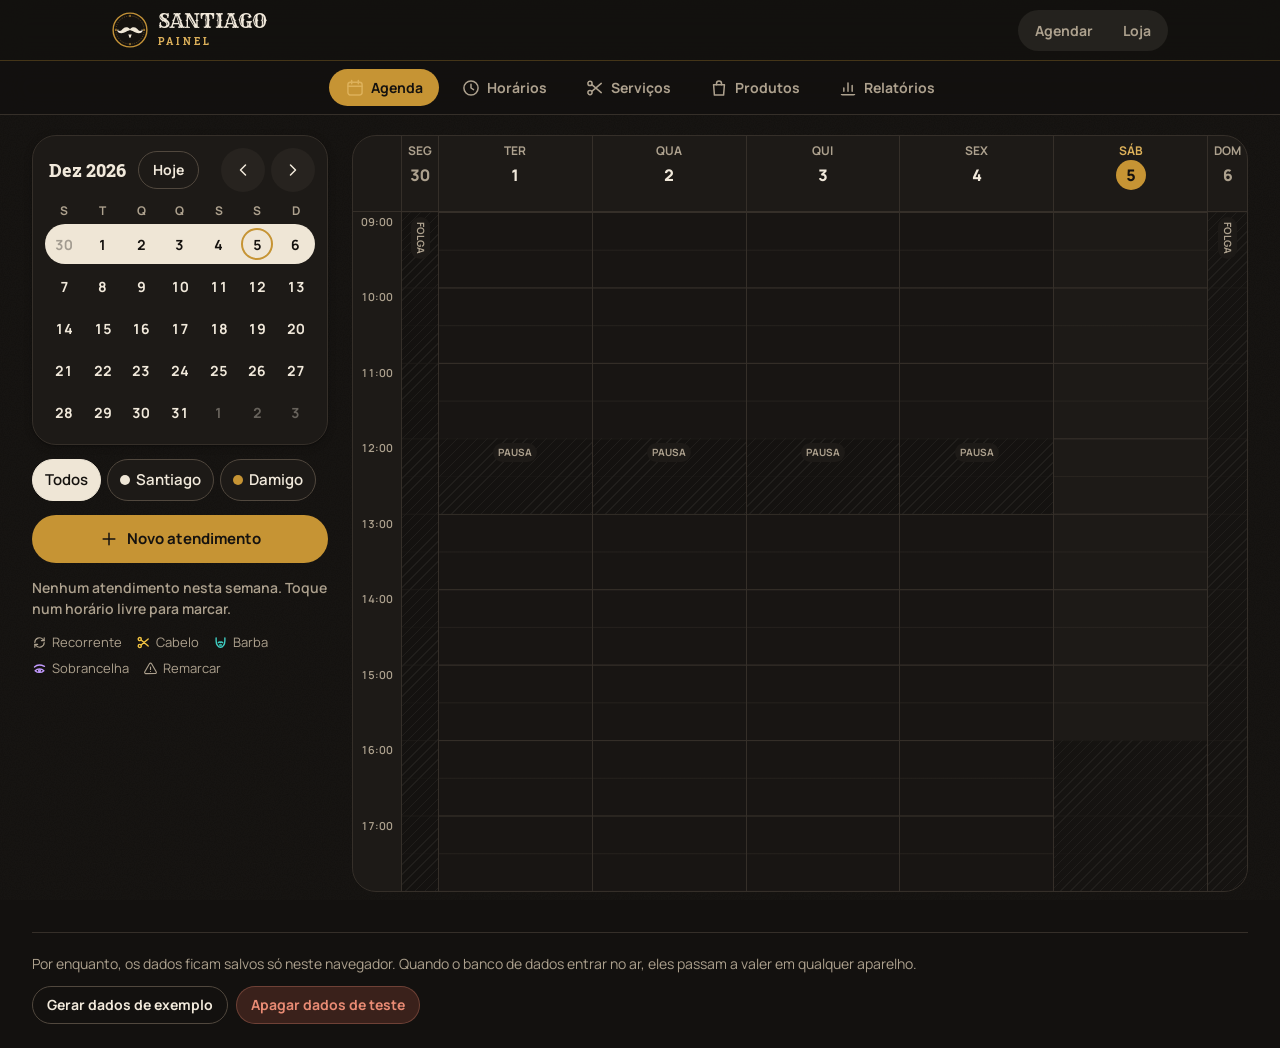
==== commit eb6e7555: "Agendamento - Cliente não pode agendar com recorrencia. Agendamento e Loja - Endereço agora é link p" ====
--- a/barbeiros.html
+++ b/barbeiros.html
@@ -10,6 +10,7 @@
   <link rel="stylesheet" href="/tema.css">
   <link rel="stylesheet" href="/base.css">
   <link rel="stylesheet" href="/barbeiros.css">
+  <link rel="stylesheet" href="/relatorios.css">
   <script type="module" src="/barbeiros.js"></script>
 </head>
 <body data-pagina="Painel">
@@ -31,52 +32,327 @@
 
   <nav class="abas" aria-label="Seções do painel">
     <a class="aba" href="#agenda" data-aba="agenda"><span data-icone="calendario"></span><span>Agenda</span></a>
-    <a class="aba" href="#novo" data-aba="novo"><span data-icone="mais"></span><span>Novo</span></a>
     <a class="aba" href="#horarios" data-aba="horarios"><span data-icone="relogio"></span><span>Horários</span></a>
+    <a class="aba" href="#servicos" data-aba="servicos"><span data-icone="tesoura"></span><span>Serviços</span></a>
     <a class="aba" href="#produtos" data-aba="produtos"><span data-icone="sacola"></span><span>Produtos</span></a>
+    <a class="aba" href="#relatorios" data-aba="relatorios"><span data-icone="grafico"></span><span>Relatórios</span></a>
   </nav>
 
   <main class="painel">
     <!-- Agenda -->
-    <section class="secao" data-secao="agenda" aria-labelledby="t-agenda">
-      <header class="secao__topo">
-        <h1 id="t-agenda">Agenda</h1>
-        <div id="filtroAgenda" class="chips chips--rolagem" role="group" aria-label="Mostrar agenda de"></div>
-      </header>
-
+    <section class="secao secao--agenda" data-secao="agenda" aria-labelledby="t-agenda">
       <div class="agenda">
-        <div class="calendario cartao">
-          <div class="calendario__topo">
-            <button id="mesAnterior" class="botao-icone" type="button" aria-label="Mês anterior"><span data-icone="voltar"></span></button>
-            <h2 id="mesTitulo" class="calendario__mes" aria-live="polite"></h2>
-            <button id="mesSeguinte" class="botao-icone" type="button" aria-label="Próximo mês"><span data-icone="seta"></span></button>
+        <div class="agenda__lateral">
+          <header class="secao__topo agenda__titulo">
+            <h1 id="t-agenda">Agenda</h1>
+          </header>
+
+          <aside id="miniCalendario" class="mini-calendario cartao" aria-label="Escolher semana">
+            <div class="mini-calendario__topo">
+              <button id="mesTitulo" class="mini-calendario__mes" type="button" aria-expanded="false" aria-controls="semanasDoMes">
+                <span id="mesNome" aria-live="polite"></span>
+                <span data-icone="seta" class="icone mini-calendario__seta"></span>
+              </button>
+              <button id="irHoje" class="botao botao--contorno botao--pequeno" type="button">Hoje</button>
+              <span class="mini-calendario__navegacao">
+                <button id="mesAnterior" class="botao-icone" type="button" aria-label="Mês anterior"><span data-icone="voltar"></span></button>
+                <button id="mesSeguinte" class="botao-icone" type="button" aria-label="Próximo mês"><span data-icone="seta"></span></button>
+              </span>
+            </div>
+            <div class="mini-calendario__cabeca" aria-hidden="true">
+              <span>S</span><span>T</span><span>Q</span><span>Q</span><span>S</span><span>S</span><span>D</span>
+            </div>
+            <div id="semanasDoMes" class="mini-calendario__semanas"></div>
+          </aside>
+
+          <div class="agenda__controles">
+            <div id="filtroAgenda" class="chips agenda__filtro" role="group" aria-label="Mostrar agenda de"></div>
+            <button id="novoAtendimento" class="botao botao--destaque agenda__novo" type="button" aria-label="Novo atendimento">
+              <span data-icone="mais"></span><span class="agenda__novo-texto">Novo atendimento</span>
+            </button>
+            <p id="semanaResumo" class="quadro-semana__resumo numeros"></p>
+            <p id="legendaAgenda" class="legenda"></p>
           </div>
-          <div class="calendario__semana" aria-hidden="true">
-            <span>D</span><span>S</span><span>T</span><span>Q</span><span>Q</span><span>S</span><span>S</span>
-          </div>
-          <div id="calendario" class="calendario__dias"></div>
-          <button id="irHoje" class="botao botao--contorno botao--pequeno calendario__hoje" type="button">Voltar para hoje</button>
-        </div>
-
-        <div class="dia-agenda">
-          <header class="dia-agenda__topo">
-            <h2 id="diaTitulo"></h2>
-            <p id="diaResumo" class="numeros"></p>
-          </header>
-          <div id="diaAvisos" class="dia-agenda__avisos"></div>
-          <ol id="diaLista" class="atendimentos"></ol>
-        </div>
+        </div>
+
+        <div id="quadro" class="quadro" role="region" aria-label="Atendimentos da semana"></div>
       </div>
     </section>
 
-    <!-- Novo agendamento -->
-    <section class="secao" data-secao="novo" aria-labelledby="t-novo" hidden>
+    <!-- Horários -->
+    <section class="secao" data-secao="horarios" aria-labelledby="t-horarios" hidden>
       <header class="secao__topo">
-        <h1 id="t-novo">Novo agendamento</h1>
-        <p>Para quem marcou por telefone, WhatsApp ou no balcão.</p>
+        <h1 id="t-horarios">Horários</h1>
+        <p>Cada profissional define os próprios dias e horários de trabalho.</p>
       </header>
 
-      <form id="formNovo" class="cartao formulario" novalidate>
+      <details class="cartao cartao--recolhivel">
+        <summary class="cartao__cabeca">
+          <h2 class="cartao__titulo">Expediente</h2>
+          <span data-icone="seta" class="icone cartao__seta"></span>
+        </summary>
+        <div class="cartao__corpo">
+          <div id="profExpediente" class="chips" role="group" aria-label="Profissional"></div>
+          <form id="formExpediente" novalidate>
+            <div id="semana" class="semana"></div>
+            <p id="expedienteErro" class="campo__erro" role="alert"></p>
+            <div class="impacto" role="alert" hidden></div>
+            <button class="botao botao--enfase botao--largo" type="submit" id="salvarExpediente">Salvar expediente</button>
+          </form>
+        </div>
+      </details>
+
+      <details class="cartao cartao--recolhivel">
+        <summary class="cartao__cabeca">
+          <h2 class="cartao__titulo">Folgas e ausências</h2>
+          <span data-icone="seta" class="icone cartao__seta"></span>
+        </summary>
+        <div class="cartao__corpo">
+          <p class="cartao__texto">Férias, consulta, folga extra. Deixe as horas em branco para o dia inteiro.</p>
+          <form id="formAusencia" class="formulario" novalidate>
+            <label class="campo">
+              <span class="campo__rotulo">Profissional</span>
+              <select name="profissionalId" id="ausenciaProfissional" class="entrada"></select>
+            </label>
+            <div class="formulario__grade formulario__grade--dupla">
+              <label class="campo"><span class="campo__rotulo">De</span><input name="inicio" class="entrada" type="date" required></label>
+              <label class="campo"><span class="campo__rotulo">Até</span><input name="fim" class="entrada" type="date" required></label>
+              <label class="campo"><span class="campo__rotulo">Das <small>(opcional)</small></span><input name="horaInicio" class="entrada" type="time"></label>
+              <label class="campo"><span class="campo__rotulo">Às <small>(opcional)</small></span><input name="horaFim" class="entrada" type="time"></label>
+            </div>
+            <p class="campo__erro" role="alert"></p>
+            <div class="impacto" role="alert" hidden></div>
+            <button class="botao botao--enfase botao--largo" type="submit">Registrar ausência</button>
+          </form>
+          <ul id="listaAusencias" class="registros"></ul>
+        </div>
+      </details>
+
+      <details class="cartao cartao--recolhivel">
+        <summary class="cartao__cabeca">
+          <h2 class="cartao__titulo">Feriados e bloqueios</h2>
+          <span data-icone="seta" class="icone cartao__seta"></span>
+        </summary>
+        <div class="cartao__corpo">
+          <p class="cartao__texto">Valem para a barbearia toda. Deixe as horas em branco para fechar o dia.</p>
+          <form id="formBloqueio" class="formulario" novalidate>
+            <div class="formulario__grade formulario__grade--dupla">
+              <label class="campo"><span class="campo__rotulo">Dia</span><input name="data" class="entrada" type="date" required></label>
+              <label class="campo"><span class="campo__rotulo">Motivo</span><input name="motivo" class="entrada" maxlength="60" placeholder="Feriado" required></label>
+              <label class="campo"><span class="campo__rotulo">Das <small>(opcional)</small></span><input name="horaInicio" class="entrada" type="time"></label>
+              <label class="campo"><span class="campo__rotulo">Às <small>(opcional)</small></span><input name="horaFim" class="entrada" type="time"></label>
+            </div>
+            <p class="campo__erro" role="alert"></p>
+            <div class="impacto" role="alert" hidden></div>
+            <button class="botao botao--enfase botao--largo" type="submit">Adicionar bloqueio</button>
+          </form>
+          <ul id="listaBloqueios" class="registros"></ul>
+        </div>
+      </details>
+
+      <p class="nota">Se uma mudança atingir alguém que já tem horário marcado, o painel avisa antes de salvar.</p>
+    </section>
+
+    <!-- Serviços -->
+    <section class="secao" data-secao="servicos" aria-labelledby="t-servicos" hidden>
+      <header class="secao__topo">
+        <h1 id="t-servicos">Serviços</h1>
+        <p>O que você cadastrar aqui aparece para o cliente na hora de marcar.</p>
+      </header>
+
+      <form id="formServico" class="cartao formulario" novalidate>
+        <div class="formulario__topo">
+          <h2 id="servicoTitulo" class="cartao__titulo">Novo serviço</h2>
+          <button id="cancelarEdicaoServico" class="botao botao--contorno botao--pequeno" type="button" hidden>Cancelar</button>
+        </div>
+        <div class="formulario__grade formulario__grade--servico">
+          <label class="campo">
+            <span class="campo__rotulo">Serviço</span>
+            <input name="nome" class="entrada" maxlength="60" required>
+          </label>
+          <label class="campo">
+            <span class="campo__rotulo">Preço (R$)</span>
+            <input name="preco" class="entrada numeros" inputmode="decimal" placeholder="0,00" required>
+          </label>
+          <label class="campo">
+            <span class="campo__rotulo">Duração</span>
+            <select name="duracao" id="servicoDuracao" class="entrada numeros"></select>
+          </label>
+        </div>
+        <fieldset class="campo">
+          <legend class="campo__rotulo">Símbolo na agenda</legend>
+          <div id="servicoIcones" class="chips" role="radiogroup" aria-label="Símbolo na agenda"></div>
+        </fieldset>
+        <p class="campo__erro" role="alert"></p>
+        <button id="salvarServico" class="botao botao--enfase botao--largo" type="submit">Adicionar serviço</button>
+      </form>
+
+      <ul id="listaServicos" class="registros registros--cartoes"></ul>
+      <p class="nota">Mudar o preço ou a duração vale para os próximos agendamentos. Quem já marcou continua com o valor e o tempo combinados.</p>
+    </section>
+
+    <!-- Produtos -->
+    <section class="secao" data-secao="produtos" aria-labelledby="t-produtos" hidden>
+      <header class="secao__topo">
+        <h1 id="t-produtos">Produtos</h1>
+        <p>O que você cadastrar aqui aparece na loja.</p>
+      </header>
+
+      <form id="formProduto" class="cartao formulario" novalidate>
+        <div class="formulario__topo">
+          <h2 id="produtoTitulo" class="cartao__titulo">Novo produto</h2>
+          <button id="cancelarEdicao" class="botao botao--contorno botao--pequeno" type="button" hidden>Cancelar</button>
+        </div>
+        <div class="formulario__grade formulario__grade--produto">
+          <label class="campo">
+            <span class="campo__rotulo">Produto</span>
+            <input name="nome" class="entrada" maxlength="80" required>
+          </label>
+          <label class="campo">
+            <span class="campo__rotulo">Preço (R$)</span>
+            <input name="preco" class="entrada numeros" inputmode="decimal" placeholder="0,00" required>
+          </label>
+        </div>
+        <label class="campo">
+          <span class="campo__rotulo">Descrição <small>(opcional)</small></span>
+          <textarea name="descricao" class="entrada" maxlength="200" rows="2"></textarea>
+        </label>
+        <div class="foto-linha">
+          <label class="foto-campo">
+            <input name="foto" id="produtoFoto" type="file" accept="image/jpeg,image/png,image/webp">
+            <img id="produtoPrevia" class="foto-campo__previa" alt="" hidden>
+            <span class="foto-campo__texto"><strong id="produtoFotoTexto">Adicionar foto</strong><small>JPG, PNG ou WebP</small></span>
+          </label>
+          <button id="removerFoto" class="botao botao--perigo botao--pequeno" type="button" hidden>Tirar foto</button>
+        </div>
+        <p class="campo__erro" role="alert"></p>
+        <button id="salvarProduto" class="botao botao--enfase botao--largo" type="submit">Adicionar à loja</button>
+      </form>
+
+      <ul id="listaProdutos" class="registros registros--cartoes registros--produtos"></ul>
+    </section>
+
+    <!-- Relatórios -->
+    <section class="secao secao--relatorios" data-secao="relatorios" aria-labelledby="t-relatorios" hidden>
+      <header class="secao__topo relatorio__topo">
+        <h1 id="t-relatorios">Relatórios</h1>
+        <div class="relatorio__exportar">
+          <button id="baixarPdf" class="botao botao--contorno botao--pequeno" type="button"
+                  title="Abre a impressão: escolha “Salvar como PDF”"><span data-icone="baixar"></span>PDF</button>
+          <button id="baixarCsv" class="botao botao--contorno botao--pequeno" type="button"
+                  title="Planilha com os atendimentos filtrados (abre no Excel ou no Google Planilhas)"><span data-icone="baixar"></span>CSV</button>
+        </div>
+      </header>
+
+      <!-- Só aparece no PDF: de quem é o relatório e com quais filtros. -->
+      <div class="relatorio__impressao">
+        <p class="relatorio__marca" data-marca="nome">Santiago Barbearia</p>
+        <p id="relImpressao" class="relatorio__impressao-filtros"></p>
+      </div>
+
+      <form id="filtrosRelatorio" class="relatorio__filtros" aria-label="Filtros do relatório" novalidate>
+        <label class="campo">
+          <span class="campo__rotulo">Período</span>
+          <select name="periodo" class="entrada">
+            <option value="esta-semana">Esta semana</option>
+            <option value="este-mes" selected>Este mês</option>
+            <option value="mes-passado">Mês passado</option>
+            <option value="ultimos-30">Últimos 30 dias</option>
+            <option value="proximos-30">Próximos 30 dias</option>
+            <option value="este-ano">Este ano</option>
+            <option value="personalizado">Escolher datas</option>
+          </select>
+        </label>
+        <label class="campo relatorio__data" hidden>
+          <span class="campo__rotulo">De</span>
+          <input name="de" class="entrada" type="date">
+        </label>
+        <label class="campo relatorio__data" hidden>
+          <span class="campo__rotulo">Até</span>
+          <input name="ate" class="entrada" type="date">
+        </label>
+        <label class="campo">
+          <span class="campo__rotulo">Profissional</span>
+          <select name="profissional" class="entrada"></select>
+        </label>
+        <label class="campo">
+          <span class="campo__rotulo">Serviço</span>
+          <select name="servico" class="entrada"></select>
+        </label>
+        <label class="campo">
+          <span class="campo__rotulo">Origem</span>
+          <select name="origem" class="entrada">
+            <option value="">Todas</option>
+            <option value="cliente">Pelo site</option>
+            <option value="painel">Pelo painel</option>
+          </select>
+        </label>
+        <label class="campo">
+          <span class="campo__rotulo">Tipo</span>
+          <select name="tipo" class="entrada">
+            <option value="">Todos</option>
+            <option value="recorrente">Recorrentes</option>
+            <option value="avulso">Avulsos</option>
+          </select>
+        </label>
+      </form>
+      <p id="relErro" class="campo__erro" role="alert"></p>
+
+      <p id="relPeriodo" class="relatorio__periodo"></p>
+      <div id="relIndicadores" class="indicadores"></div>
+
+      <div class="cartao relatorio__painel">
+        <div class="relatorio__controles">
+          <label class="campo">
+            <span class="campo__rotulo">Mostrar</span>
+            <select id="relMedida" class="entrada"></select>
+          </label>
+          <label class="campo">
+            <span class="campo__rotulo">Agrupar por</span>
+            <select id="relGrupo" class="entrada"></select>
+          </label>
+          <fieldset class="campo relatorio__tipos">
+            <legend class="campo__rotulo">Gráfico</legend>
+            <div id="relTipos" class="chips" role="radiogroup" aria-label="Tipo de gráfico"></div>
+          </fieldset>
+        </div>
+        <h2 id="relTitulo" class="relatorio__titulo"></h2>
+        <div id="relGrafico" class="grafico"></div>
+      </div>
+
+      <div class="cartao relatorio__painel">
+        <h2 id="relTituloTabela" class="relatorio__titulo"></h2>
+        <div class="tabela-rolagem">
+          <table id="relTabela" class="tabela"></table>
+        </div>
+      </div>
+
+      <p class="nota relatorio__nota">
+        Atendimento com mais de um serviço conta em cada um deles, com o valor e o tempo divididos entre os serviços.
+        No PDF, a impressão abre: escolha “Salvar como PDF”.
+      </p>
+    </section>
+
+    <footer class="painel__rodape">
+      <p>Por enquanto, os dados ficam salvos só neste navegador. Quando o banco de dados entrar no ar, eles passam a valer em qualquer aparelho.</p>
+      <div class="painel__testes">
+        <button id="gerarExemplo" class="botao botao--contorno botao--pequeno" type="button">Gerar dados de exemplo</button>
+        <button id="apagarTudo" class="botao botao--perigo botao--pequeno" type="button">Apagar dados de teste</button>
+      </div>
+    </footer>
+  </main>
+
+  <dialog id="janelaNovo" class="folha" aria-labelledby="novoTitulo">
+    <div class="folha__conteudo">
+      <div class="folha__alca" aria-hidden="true"></div>
+      <header class="janela__topo">
+        <div>
+          <h2 id="novoTitulo" class="janela__titulo">Novo atendimento</h2>
+          <p id="novoQuando" class="janela__subtitulo numeros"></p>
+        </div>
+        <button class="botao-icone" type="button" data-fechar aria-label="Fechar"><span data-icone="fechar"></span></button>
+      </header>
+      <form id="formNovo" class="formulario" novalidate>
         <div class="formulario__grade">
           <label class="campo">
             <span class="campo__rotulo">Nome do cliente</span>
@@ -129,113 +405,8 @@
         <p id="novoErro" class="campo__erro" role="alert"></p>
         <button class="botao botao--destaque botao--largo" type="submit">Marcar horário</button>
       </form>
-    </section>
-
-    <!-- Horários -->
-    <section class="secao" data-secao="horarios" aria-labelledby="t-horarios" hidden>
-      <header class="secao__topo">
-        <h1 id="t-horarios">Horários</h1>
-        <p>Cada profissional define os próprios dias e horários de trabalho.</p>
-      </header>
-
-      <div class="cartao">
-        <h2 class="cartao__titulo">Expediente</h2>
-        <div id="profExpediente" class="chips" role="group" aria-label="Profissional"></div>
-        <form id="formExpediente" novalidate>
-          <div id="semana" class="semana"></div>
-          <p id="expedienteErro" class="campo__erro" role="alert"></p>
-          <div class="impacto" role="alert" hidden></div>
-          <button class="botao botao--enfase botao--largo" type="submit" id="salvarExpediente">Salvar expediente</button>
-        </form>
-      </div>
-
-      <div class="cartao">
-        <h2 class="cartao__titulo">Folgas e ausências</h2>
-        <p class="cartao__texto">Férias, consulta, folga extra. Deixe as horas em branco para o dia inteiro.</p>
-        <form id="formAusencia" class="formulario" novalidate>
-          <label class="campo">
-            <span class="campo__rotulo">Profissional</span>
-            <select name="profissionalId" id="ausenciaProfissional" class="entrada"></select>
-          </label>
-          <div class="formulario__grade formulario__grade--dupla">
-            <label class="campo"><span class="campo__rotulo">De</span><input name="inicio" class="entrada" type="date" required></label>
-            <label class="campo"><span class="campo__rotulo">Até</span><input name="fim" class="entrada" type="date" required></label>
-            <label class="campo"><span class="campo__rotulo">Das <small>(opcional)</small></span><input name="horaInicio" class="entrada" type="time"></label>
-            <label class="campo"><span class="campo__rotulo">Às <small>(opcional)</small></span><input name="horaFim" class="entrada" type="time"></label>
-          </div>
-          <p class="campo__erro" role="alert"></p>
-          <div class="impacto" role="alert" hidden></div>
-          <button class="botao botao--enfase botao--largo" type="submit">Registrar ausência</button>
-        </form>
-        <ul id="listaAusencias" class="registros"></ul>
-      </div>
-
-      <div class="cartao">
-        <h2 class="cartao__titulo">Feriados e bloqueios</h2>
-        <p class="cartao__texto">Valem para a barbearia toda. Deixe as horas em branco para fechar o dia.</p>
-        <form id="formBloqueio" class="formulario" novalidate>
-          <div class="formulario__grade formulario__grade--dupla">
-            <label class="campo"><span class="campo__rotulo">Dia</span><input name="data" class="entrada" type="date" required></label>
-            <label class="campo"><span class="campo__rotulo">Motivo</span><input name="motivo" class="entrada" maxlength="60" placeholder="Feriado" required></label>
-            <label class="campo"><span class="campo__rotulo">Das <small>(opcional)</small></span><input name="horaInicio" class="entrada" type="time"></label>
-            <label class="campo"><span class="campo__rotulo">Às <small>(opcional)</small></span><input name="horaFim" class="entrada" type="time"></label>
-          </div>
-          <p class="campo__erro" role="alert"></p>
-          <div class="impacto" role="alert" hidden></div>
-          <button class="botao botao--enfase botao--largo" type="submit">Adicionar bloqueio</button>
-        </form>
-        <ul id="listaBloqueios" class="registros"></ul>
-      </div>
-
-      <p class="nota">Se uma mudança atingir alguém que já tem horário marcado, o painel avisa antes de salvar.</p>
-    </section>
-
-    <!-- Produtos -->
-    <section class="secao" data-secao="produtos" aria-labelledby="t-produtos" hidden>
-      <header class="secao__topo">
-        <h1 id="t-produtos">Produtos</h1>
-        <p>O que você cadastrar aqui aparece na loja.</p>
-      </header>
-
-      <form id="formProduto" class="cartao formulario" novalidate>
-        <div class="formulario__topo">
-          <h2 id="produtoTitulo" class="cartao__titulo">Novo produto</h2>
-          <button id="cancelarEdicao" class="botao botao--contorno botao--pequeno" type="button" hidden>Cancelar edição</button>
-        </div>
-        <div class="formulario__grade formulario__grade--produto">
-          <label class="campo">
-            <span class="campo__rotulo">Produto</span>
-            <input name="nome" class="entrada" maxlength="80" required>
-          </label>
-          <label class="campo">
-            <span class="campo__rotulo">Preço (R$)</span>
-            <input name="preco" class="entrada numeros" inputmode="decimal" placeholder="0,00" required>
-          </label>
-        </div>
-        <label class="campo">
-          <span class="campo__rotulo">Descrição <small>(opcional)</small></span>
-          <textarea name="descricao" class="entrada" maxlength="200" rows="2"></textarea>
-        </label>
-        <div class="foto-linha">
-          <label class="foto-campo">
-            <input name="foto" id="produtoFoto" type="file" accept="image/jpeg,image/png,image/webp">
-            <img id="produtoPrevia" class="foto-campo__previa" alt="" hidden>
-            <span class="foto-campo__texto"><strong id="produtoFotoTexto">Adicionar foto</strong><small>JPG, PNG ou WebP</small></span>
-          </label>
-          <button id="removerFoto" class="botao botao--perigo botao--pequeno" type="button" hidden>Tirar foto</button>
-        </div>
-        <p class="campo__erro" role="alert"></p>
-        <button id="salvarProduto" class="botao botao--enfase botao--largo" type="submit">Adicionar à loja</button>
-      </form>
-
-      <ul id="listaProdutos" class="registros registros--produtos"></ul>
-    </section>
-
-    <footer class="painel__rodape">
-      <p>Por enquanto, os dados ficam salvos só neste navegador. Quando o banco de dados entrar no ar, eles passam a valer em qualquer aparelho.</p>
-      <button id="apagarTudo" class="botao botao--perigo botao--pequeno" type="button">Apagar dados de teste</button>
-    </footer>
-  </main>
+    </div>
+  </dialog>
 
   <dialog id="detalhe" class="folha" aria-labelledby="detalheTitulo">
     <div class="folha__conteudo">
--- a/tema.css
+++ b/tema.css
@@ -37,6 +37,28 @@
   --cor-perigo-suave: #3a211b;
   --cor-sucesso: #8dbb84;
 
+  /* Cor de cada símbolo de serviço na agenda: dá para reconhecer o serviço só pela cor.
+     Sem vermelho (é o alerta de conflito) e sem o dourado do destaque. */
+  --cor-icone-tesoura: #f4c542;
+  --cor-icone-barba: #3fd0c4;
+  --cor-icone-sobrancelha: #c39bff;
+  --cor-icone-navalha: #ff74a8;
+  --cor-icone-pente: #8fdc6e;
+  --cor-icone-gota: #69a7ff;
+  --cor-icone-estrela: #ff9a3d;
+
+  /* Gráficos dos relatórios, validados contra --cor-superficie (dataviz: faixa de luminosidade,
+     daltonismo e contraste). Uma série usa --cor-grafico; a rosca usa as categorias nesta ordem
+     fixa, sempre a mesma para cada profissional ou serviço, e o resto vira "Outros". */
+  --cor-grafico: #b8862a;
+  --cor-grafico-1: #3987e5;
+  --cor-grafico-2: #d95926;
+  --cor-grafico-3: #199e70;
+  --cor-grafico-4: #c98500;
+  --cor-grafico-5: #d55181;
+  --cor-grafico-6: #008300;
+  --cor-grafico-outros: #6e665b;
+
   /* Matiz das sombras, em RGB. */
   --sombra-rgb: 0 0 0;
   --sombra-forca: 4;
@@ -50,3 +72,31 @@
   --cor-xadrez-a: #b9a27b;
   --cor-xadrez-b: #4a3a28;
 }
+
+/* Impressão (PDF dos relatórios): papel branco, tinta escura e as mesmas cores em tons para fundo claro. */
+@media print {
+  :root {
+    color-scheme: light;
+    --cor-fundo: #ffffff;
+    --cor-superficie: #ffffff;
+    --cor-superficie-2: #f4f1ec;
+    --cor-texto: #1b1714;
+    --cor-texto-suave: #5c5349;
+    --cor-linha: #e3ddd3;
+    --cor-linha-forte: #c8bfb1;
+    --cor-destaque: #9a6c12;
+    --cor-destaque-forte: #7d560c;
+    --cor-barra: #ffffff;
+    --cor-barra-texto: #1b1714;
+    --cor-perigo: #b3361f;
+    --cor-sucesso: #2e7d32;
+    --cor-grafico: #9a6c12;
+    --cor-grafico-1: #2a78d6;
+    --cor-grafico-2: #eb6834;
+    --cor-grafico-3: #1baf7a;
+    --cor-grafico-4: #eda100;
+    --cor-grafico-5: #e87ba4;
+    --cor-grafico-6: #008300;
+    --cor-grafico-outros: #b3aa9d;
+  }
+}
--- a/base.css
+++ b/base.css
@@ -477,6 +477,25 @@
 .rodape__marca .marca__emblema { width: 48px; height: 48px; }
 .rodape__nome { color: var(--cor-texto); font-family: var(--fonte-letreiro); font-size: 20px; text-transform: uppercase; }
 
+/* Endereço que abre o Google Maps (capa e rodapé) */
+.link-mapa {
+  display: inline-flex;
+  align-items: center;
+  gap: 6px;
+  min-height: 40px;
+  padding: 0 14px;
+  border: 1px solid var(--cor-linha-forte);
+  border-radius: 999px;
+  color: var(--cor-texto);
+  font-weight: 700;
+  text-decoration: none;
+  transition: border-color .2s, color .2s;
+}
+
+@media (hover: hover) {
+  .link-mapa:hover { color: var(--cor-destaque-forte); text-decoration-color: currentColor; }
+}
+
 .rodape__contatos { display: flex; flex-wrap: wrap; justify-content: center; gap: 8px; padding: 0 var(--margem); }
 .rodape__contatos a {
   display: inline-flex;
--- a/barbeiros.css
+++ b/barbeiros.css
@@ -22,6 +22,34 @@
 
 .cartao__titulo { margin-bottom: 4px; font-size: 20px; font-weight: 800; text-transform: uppercase; }
 .cartao__texto { margin-bottom: 14px; color: var(--cor-texto-suave); font-size: 15px; }
+
+/* Cartão que recolhe: o cabeçalho inteiro é o alvo de toque */
+.cartao--recolhivel { padding: 0; }
+
+.cartao__cabeca {
+  display: flex;
+  align-items: center;
+  justify-content: space-between;
+  gap: 12px;
+  min-height: 44px;
+  padding: 16px 18px;
+  border-radius: inherit;
+  list-style: none;
+  cursor: pointer;
+  -webkit-tap-highlight-color: transparent;
+  user-select: none;
+}
+
+.cartao__cabeca::-webkit-details-marker { display: none; }
+.cartao__cabeca .cartao__titulo { margin: 0; }
+.cartao__seta { color: var(--cor-texto-suave); transition: transform .25s var(--mola), color .2s; }
+.cartao--recolhivel[open] .cartao__seta { transform: rotate(90deg); }
+.cartao__corpo { padding: 0 18px 18px; animation: surge .3s var(--mola); }
+.cartao__corpo > .cartao__texto:first-child { margin-top: -10px; }
+
+@media (hover: hover) {
+  .cartao__cabeca:hover .cartao__seta { color: var(--cor-destaque); }
+}
 
 .nota { color: var(--cor-texto-suave); font-size: 14px; }
 
@@ -54,7 +82,7 @@
   inset: auto 0 0;
   z-index: var(--z-barra);
   display: grid;
-  grid-template-columns: repeat(4, 1fr);
+  grid-template-columns: repeat(5, minmax(0, 1fr));
   padding: 6px 6px calc(6px + env(safe-area-inset-bottom));
   border-top: 1px solid color-mix(in srgb, var(--cor-destaque) 35%, transparent);
   background: color-mix(in srgb, var(--cor-superficie) 92%, transparent);
@@ -114,134 +142,380 @@
   .aba[aria-current="page"] { background: var(--cor-destaque); color: var(--cor-destaque-texto); }
 }
 
-/* Agenda */
-
-.agenda { display: grid; gap: 20px; align-items: start; }
-
-.calendario { padding: 14px 12px 12px; }
-
-.calendario__topo {
+/* Agenda: mini calendário e controles na lateral, semana em colunas ocupando o resto */
+
+[data-profissional] { --cor-prof: var(--cor-enfase); }
+[data-profissional="1"] { --cor-prof: var(--cor-destaque); }
+[data-profissional="2"] { --cor-prof: var(--cor-sucesso); }
+[data-profissional="3"] { --cor-prof: var(--cor-perigo); }
+
+.chip__cor { width: 10px; height: 10px; border-radius: 50%; background: var(--cor-prof); }
+
+/* No celular tudo vira uma coluna só, nesta ordem. O título fica só para leitor de tela: a aba já diz "Agenda". */
+.agenda { display: grid; grid-template-columns: minmax(0, 1fr); gap: 12px; }
+.agenda__lateral, .agenda__controles { display: contents; }
+.agenda__titulo {
+  position: absolute;
+  width: 1px;
+  height: 1px;
+  overflow: hidden;
+  clip-path: inset(50%);
+  white-space: nowrap;
+}
+.mini-calendario { order: 1; }
+.agenda__filtro { order: 2; }
+.quadro { order: 3; }
+.quadro-semana__resumo { order: 4; }
+.legenda { order: 5; }
+
+.quadro-semana__resumo { color: var(--cor-texto-suave); font-size: 14px; font-weight: 600; }
+
+/* No celular, "Novo atendimento" é um botão redondo flutuando sobre a agenda. */
+.agenda__novo {
+  position: fixed;
+  right: 16px;
+  bottom: calc(86px + env(safe-area-inset-bottom));
+  z-index: var(--z-barra);
+  width: 56px;
+  height: 56px;
+  padding: 0;
+  border-radius: 50%;
+  box-shadow: var(--sombra-2);
+}
+
+.agenda__novo .icone { width: 26px; height: 26px; }
+.agenda__novo-texto { position: absolute; width: 1px; height: 1px; overflow: hidden; clip-path: inset(50%); white-space: nowrap; }
+
+/* Mini calendário: cada linha é uma semana */
+
+.mini-calendario { padding: 12px; }
+.mini-calendario__topo { display: flex; align-items: center; gap: 8px; margin-bottom: 6px; }
+.mini-calendario__navegacao { display: flex; gap: 6px; margin-left: auto; }
+
+.mini-calendario__mes {
+  display: inline-flex;
+  align-items: center;
+  gap: 4px;
+  min-height: 44px;
+  padding: 0 4px;
+  border: 0;
+  background: none;
+  font-family: var(--fonte-titulo);
+  font-size: 18px;
+  font-weight: 800;
+  white-space: nowrap;
+}
+
+.mini-calendario__seta { width: 16px; height: 16px; transform: rotate(90deg); transition: transform .25s var(--mola); }
+.mini-calendario__mes[aria-expanded="true"] .mini-calendario__seta { transform: rotate(-90deg); }
+
+.mini-calendario__cabeca, .mini-calendario__semana { display: grid; grid-template-columns: repeat(7, minmax(0, 1fr)); }
+.mini-calendario__cabeca span { padding: 4px 0; color: var(--cor-texto-suave); font-size: 12px; font-weight: 700; text-align: center; }
+.mini-calendario__semanas { display: grid; gap: 2px; }
+
+.mini-calendario__semana {
+  align-items: center;
+  width: 100%;
+  min-height: 40px;
+  padding: 0;
+  border: 0;
+  border-radius: 999px;
+  background: none;
+  transition: background-color .2s, transform .18s var(--mola);
+}
+
+.mini-calendario__semana:active { transform: scale(.97); }
+.mini-calendario__semana[aria-pressed="true"] { background: var(--cor-enfase); color: var(--cor-enfase-texto); }
+
+.mini-calendario__dia {
+  position: relative;
+  display: grid;
+  place-items: center;
+  justify-self: center;
+  width: 32px;
+  height: 32px;
+  border-radius: 50%;
+  font-size: 14px;
+  font-weight: 700;
+  font-variant-numeric: tabular-nums;
+}
+
+.mini-calendario__dia--fora { opacity: .35; }
+.mini-calendario__dia--hoje { box-shadow: inset 0 0 0 2px var(--cor-destaque); }
+.mini-calendario__dia--conflito::after {
+  content: "";
+  position: absolute;
+  bottom: 2px;
+  width: 5px;
+  height: 5px;
+  border-radius: 50%;
+  background: var(--cor-perigo);
+}
+
+/* Quadro da semana: cabe inteiro na tela. A escala (--px-min) é calculada no barbeiros.js. */
+
+.quadro {
+  --px-min: 1px;
+  --coluna-horas: 40px;
+  margin: 0 calc(var(--margem) * -1);
+  overflow: hidden;
+  border-block: 1px solid var(--cor-linha);
+  background: var(--cor-superficie);
+}
+
+.quadro__grade { display: grid; }
+
+.quadro__canto, .quadro__dia { border-bottom: 1px solid var(--cor-linha); }
+
+.quadro__dia {
+  display: grid;
+  justify-items: center;
+  align-content: start;
+  min-width: 0;
+  padding: 6px 2px;
+  border-left: 1px solid var(--cor-linha);
+  text-align: center;
+}
+
+.quadro__semana { color: var(--cor-texto-suave); font-size: 11px; font-weight: 700; text-transform: uppercase; }
+.quadro__numero { display: grid; place-items: center; min-width: 30px; height: 30px; border-radius: 50%; font-size: 16px; font-weight: 800; }
+.quadro__dia--hoje .quadro__semana { color: var(--cor-destaque-forte); }
+.quadro__dia--hoje .quadro__numero { background: var(--cor-destaque); color: var(--cor-destaque-texto); }
+.quadro__dia--fechado { padding-inline: 6px; color: var(--cor-texto-suave); }
+.quadro__dia--fechado .quadro__numero { min-width: 0; }
+.quadro__total { max-width: 100%; min-height: 15px; overflow: hidden; color: var(--cor-texto-suave); font-size: 11px; font-weight: 700; text-overflow: ellipsis; white-space: nowrap; }
+
+.quadro__horas { position: relative; height: calc(var(--minutos) * var(--px-min)); }
+
+.quadro__horas span {
+  position: absolute;
+  top: calc(var(--inicio) * var(--px-min) + 2px);
+  right: 6px;
+  color: var(--cor-texto-suave);
+  font-size: 10px;
+  font-weight: 600;
+}
+
+.quadro__coluna {
+  position: relative;
+  min-width: 0;
+  height: calc(var(--minutos) * var(--px-min));
+  border-left: 1px solid var(--cor-linha);
+  background-image:
+    linear-gradient(var(--cor-linha) 1px, transparent 1px),
+    linear-gradient(color-mix(in srgb, var(--cor-linha) 45%, transparent) 1px, transparent 1px);
+  background-size: 100% calc(60 * var(--px-min)), 100% calc(30 * var(--px-min));
+  cursor: pointer;
+}
+
+.quadro__coluna--passado { background-color: color-mix(in srgb, var(--cor-fundo) 45%, transparent); cursor: default; }
+
+.quadro__fechado {
+  position: absolute;
+  inset-inline: 0;
+  top: calc(var(--inicio) * var(--px-min));
+  height: calc(var(--duracao) * var(--px-min));
+  display: grid;
+  place-items: start center;
+  padding-top: 5px;
+  overflow: hidden;
+  background: repeating-linear-gradient(135deg,
+    color-mix(in srgb, var(--cor-fundo) 75%, transparent) 0 6px,
+    color-mix(in srgb, var(--cor-texto) 6%, var(--cor-fundo)) 6px 7px);
+  cursor: default;
+}
+
+.quadro__fechado span {
+  max-width: calc(100% - 6px);
+  overflow: hidden;
+  padding: 2px 5px;
+  border-radius: 999px;
+  background: var(--cor-superficie);
+  color: var(--cor-texto-suave);
+  font-size: 10px;
+  font-weight: 700;
+  text-overflow: ellipsis;
+  text-transform: uppercase;
+  white-space: nowrap;
+}
+
+/* Dia fechado é uma coluna estreita: o motivo fica na vertical. */
+.quadro__coluna--fechada .quadro__fechado span { max-width: none; max-height: calc(100% - 10px); padding: 5px 2px; writing-mode: vertical-rl; }
+
+.quadro__agora {
+  position: absolute;
+  inset-inline: 0;
+  top: calc(var(--inicio) * var(--px-min));
+  z-index: 2;
+  height: 2px;
+  background: var(--cor-perigo);
+  pointer-events: none;
+}
+
+.quadro__agora::before {
+  content: "";
+  position: absolute;
+  top: -4px;
+  left: -5px;
+  width: 10px;
+  height: 10px;
+  border-radius: 50%;
+  background: var(--cor-perigo);
+}
+
+.quadro__fantasma {
+  position: absolute;
+  inset-inline: 3px;
+  top: calc(var(--inicio) * var(--px-min));
+  height: calc(var(--duracao) * var(--px-min));
   display: flex;
   align-items: center;
-  justify-content: space-between;
-  gap: 8px;
-  margin-bottom: 10px;
-}
-
-.calendario__mes { font-size: 20px; }
-
-.calendario__semana, .calendario__dias {
-  display: grid;
-  grid-template-columns: repeat(7, minmax(0, 1fr));
-  gap: 2px;
-}
-
-.calendario__semana span {
-  padding: 4px 0;
-  color: var(--cor-texto-suave);
+  padding-left: 6px;
+  border: 1.5px dashed var(--cor-destaque);
+  border-radius: 6px;
+  color: var(--cor-destaque-forte);
   font-size: 12px;
   font-weight: 700;
-  text-align: center;
-}
-
-.calendario__dia {
-  display: grid;
-  place-items: center;
-  align-content: center;
-  gap: 2px;
-  aspect-ratio: 1;
-  min-height: 42px;
+  pointer-events: none;
+}
+
+/* Atendimento no quadro: nome, símbolos e horário. Blocos baixos (--curto, --mini) mostram menos. */
+
+.bloco {
+  position: absolute;
+  top: calc(var(--inicio) * var(--px-min) + 1px);
+  left: calc(var(--faixa) * (100% - 4px) / var(--faixas) + 2px);
+  z-index: 1;
+  display: flex;
+  flex-direction: column;
+  gap: 1px;
+  width: calc((100% - 4px) / var(--faixas) - 2px);
+  height: calc(var(--duracao) * var(--px-min) - 2px);
+  padding: 3px 4px 3px 5px;
+  overflow: hidden;
   border: 0;
-  border-radius: 14px;
-  background: none;
-  font-size: 16px;
-  font-weight: 700;
-  transition: transform .18s var(--mola), background-color .2s, color .2s;
-}
-
-.calendario__dia:active { transform: scale(.9); }
-.calendario__dia--passado { color: color-mix(in srgb, var(--cor-texto) 40%, transparent); }
-.calendario__dia--fechado:not([aria-pressed="true"]) {
-  background: repeating-linear-gradient(135deg, transparent 0 5px, color-mix(in srgb, var(--cor-texto) 6%, transparent) 5px 6px);
-  color: color-mix(in srgb, var(--cor-texto) 40%, transparent);
-}
-.calendario__dia--hoje { box-shadow: inset 0 0 0 2px var(--cor-destaque); }
-.calendario__dia[aria-pressed="true"] { background: var(--cor-enfase); color: var(--cor-enfase-texto); }
-
-.calendario__pontos { display: flex; gap: 3px; height: 5px; }
-.calendario__pontos i { width: 5px; height: 5px; border-radius: 50%; background: var(--cor-destaque); }
-.calendario__dia[aria-pressed="true"] .calendario__pontos i { background: var(--cor-enfase-texto); }
-
-.calendario__hoje { width: 100%; margin-top: 10px; }
+  border-left: 3px solid var(--cor-prof);
+  border-radius: 6px;
+  background: color-mix(in srgb, var(--cor-prof) 24%, var(--cor-superficie-2));
+  color: var(--cor-texto);
+  line-height: 1.2;
+  text-align: left;
+  box-shadow: var(--sombra-1);
+  transition: transform .18s var(--mola), box-shadow .2s;
+}
+
+.bloco:active { transform: scale(.97); }
+.bloco--curto { padding-block: 2px; }
+.bloco--curto .bloco__hora, .bloco--mini .bloco__hora { display: none; }
+.bloco--mini { justify-content: center; padding-block: 0; }
+.bloco--mini .bloco__linha { flex-wrap: nowrap; }
+.bloco--mini .bloco__nome { font-size: 11px; line-height: 1.1; }
+.bloco--mini .bloco__simbolos .icone { width: 11px; height: 11px; }
+.bloco--passado { opacity: .55; }
+.bloco--conflito {
+  --cor-prof: var(--cor-perigo);
+  background: color-mix(in srgb, var(--cor-perigo-suave) 70%, var(--cor-superficie-2));
+  box-shadow: inset 0 0 0 1px var(--cor-perigo);
+}
+
+/* Sem espaço para nome e símbolos lado a lado, os símbolos descem para a linha de baixo. */
+.bloco__linha { display: flex; flex-wrap: wrap; align-items: center; gap: 1px 4px; min-width: 0; }
+.bloco__nome { max-width: 100%; min-width: 0; overflow: hidden; font-size: 12px; font-weight: 800; text-overflow: ellipsis; white-space: nowrap; }
+.bloco__simbolos { display: flex; flex: none; gap: 2px; color: color-mix(in srgb, var(--cor-texto) 80%, transparent); }
+.bloco__simbolos .icone { width: 13px; height: 13px; stroke-width: 2; }
+.bloco__simbolos .icone--alerta { color: var(--cor-perigo); }
+.bloco__hora { overflow: hidden; color: var(--cor-texto-suave); font-size: 11px; font-weight: 600; text-overflow: ellipsis; white-space: nowrap; }
+
+/* Símbolos de serviço: cada um com a sua cor (tokens --cor-icone-* no tema.css). O modificador
+   pode ficar no próprio ícone ou num elemento em volta dele. */
+.icone-servico--tesoura { --cor-icone-servico: var(--cor-icone-tesoura); }
+.icone-servico--barba { --cor-icone-servico: var(--cor-icone-barba); }
+.icone-servico--sobrancelha { --cor-icone-servico: var(--cor-icone-sobrancelha); }
+.icone-servico--navalha { --cor-icone-servico: var(--cor-icone-navalha); }
+.icone-servico--pente { --cor-icone-servico: var(--cor-icone-pente); }
+.icone-servico--gota { --cor-icone-servico: var(--cor-icone-gota); }
+.icone-servico--estrela { --cor-icone-servico: var(--cor-icone-estrela); }
+.icone-servico { color: var(--cor-icone-servico); stroke-width: 2.2; }
+.chip:has(input:checked) .icone-servico { color: inherit; }
+
+.legenda { display: flex; flex-wrap: wrap; gap: 6px 14px; color: var(--cor-texto-suave); font-size: 13px; }
+.legenda:empty { display: none; }
+.legenda span { display: inline-flex; align-items: center; gap: 5px; }
+.legenda .icone { width: 15px; height: 15px; }
 
 @media (hover: hover) {
-  .calendario__dia:hover:not([aria-pressed="true"]) { background: var(--cor-superficie-2); }
+  .bloco:hover { z-index: 2; box-shadow: var(--sombra-2); }
+  .mini-calendario__semana:hover:not([aria-pressed="true"]) { background: var(--cor-superficie-2); }
   .botao-icone:hover { background: var(--cor-linha); }
 }
 
-.dia-agenda { display: grid; gap: 12px; scroll-margin-top: 72px; }
-.dia-agenda__topo h2 { font-size: 22px; }
-.dia-agenda__topo p { margin-top: 2px; color: var(--cor-texto-suave); }
-.dia-agenda__avisos { display: grid; gap: 6px; }
-.dia-agenda__avisos:empty { display: none; }
-
-.aviso-dia {
-  padding: 10px 14px;
-  border-radius: var(--raio-p);
-  background: var(--cor-superficie-2);
-  color: var(--cor-texto-suave);
-  font-size: 14px;
-  font-weight: 600;
-}
-
-.atendimentos { display: grid; gap: 8px; margin: 0; padding: 0; list-style: none; }
-.atendimentos > li { animation: surge .35s var(--mola) both; animation-delay: var(--atraso, 0ms); }
-
-.atendimento {
-  --cor-prof: var(--cor-enfase);
-  display: grid;
-  grid-template-columns: auto minmax(0, 1fr) auto;
-  align-items: center;
-  gap: 14px;
-  width: 100%;
-  padding: 14px 16px 14px 14px;
-  border: 0;
-  border-left: 4px solid var(--cor-prof);
-  border-radius: var(--raio-m);
-  background: var(--cor-superficie);
-  box-shadow: var(--sombra-1);
-  text-align: left;
-  transition: transform .18s var(--mola), box-shadow .2s;
-}
-
-.atendimento[data-profissional="1"] { --cor-prof: var(--cor-destaque); }
-.atendimento[data-profissional="2"] { --cor-prof: var(--cor-sucesso); }
-.atendimento[data-profissional="3"] { --cor-prof: var(--cor-perigo); }
-.atendimento:active { transform: scale(.985); }
-
-.atendimento__hora { display: grid; font-size: 17px; font-weight: 800; line-height: 1.2; }
-.atendimento__hora small { color: var(--cor-texto-suave); font-size: 13px; font-weight: 600; }
-.atendimento__corpo { display: grid; min-width: 0; }
-.atendimento__corpo strong { overflow: hidden; font-size: 16px; text-overflow: ellipsis; white-space: nowrap; }
-.atendimento__corpo span { overflow: hidden; color: var(--cor-texto-suave); font-size: 14px; text-overflow: ellipsis; white-space: nowrap; }
-.atendimento__extra { display: grid; justify-items: end; gap: 2px; color: var(--cor-texto-suave); font-size: 14px; font-weight: 700; }
-
-@media (hover: hover) {
-  .atendimento:hover { box-shadow: var(--sombra-2); }
+@media (max-width: 599px) {
+  .quadro__valor { display: none; }
+  /* Coluna estreita: o nome mostra o máximo de letras e o horário fica só no detalhe. */
+  .bloco { padding: 2px 2px 2px 3px; border-left-width: 2px; }
+  .bloco__nome { font-size: 11px; text-overflow: clip; }
+  .bloco__hora { display: none; }
+  .quadro__dia { padding: 4px 0; }
+  .quadro__dia--fechado { padding-inline: 4px; }
+  .quadro__numero { height: 26px; min-width: 26px; font-size: 15px; }
+  .quadro__total { min-height: 13px; font-size: 10px; }
+}
+
+@media (max-width: 899px) {
+  body[data-aba="agenda"] .painel { padding-top: 12px; }
+  /* Fechado, o mini calendário vira só a barra do mês (os dias da semana já estão no quadro);
+     tocar no mês abre o mês inteiro. */
+  .mini-calendario { padding: 2px 8px; }
+  .mini-calendario__topo { margin-bottom: 0; }
+  .mini-calendario:not(.mini-calendario--aberto) :is(.mini-calendario__cabeca, .mini-calendario__semanas) { display: none; }
+  .mini-calendario--aberto { padding-bottom: 8px; }
+  .mini-calendario--aberto .mini-calendario__semanas { animation: surge .3s var(--mola); }
+}
+
+@media (min-width: 600px) {
+  .quadro { --coluna-horas: 48px; }
+  .quadro__semana { font-size: 12px; }
+  .quadro__horas span { right: 8px; font-size: 11px; }
+  .bloco { padding: 3px 5px 3px 6px; }
+  .bloco__nome { font-size: 13px; }
+  .bloco__simbolos .icone { width: 14px; height: 14px; }
 }
 
 @media (min-width: 900px) {
-  .agenda { grid-template-columns: 360px minmax(0, 1fr); gap: 28px; }
-  .calendario { position: sticky; top: 132px; }
+  body[data-aba="agenda"] .painel { max-width: 1480px; }
   .secao__topo { grid-template-columns: 1fr auto; align-items: end; }
   .secao__topo .chips--rolagem { margin: 0; padding: 2px; }
-}
+
+  .agenda { grid-template-columns: 296px minmax(0, 1fr); gap: 24px; align-items: start; }
+  .agenda__lateral, .agenda__controles { display: grid; grid-template-columns: minmax(0, 1fr); gap: 14px; align-content: start; }
+  .agenda__lateral > *, .agenda__controles > * { order: 0; }
+  .agenda__filtro { flex-wrap: nowrap; gap: 6px; }
+  .agenda__filtro .chip { padding: 0 12px; }
+
+  .mini-calendario__mes { pointer-events: none; }
+  .mini-calendario__seta { display: none; }
+
+  .agenda__novo { position: static; width: 100%; height: auto; padding: 12px 18px; border-radius: 999px; box-shadow: none; }
+  .agenda__novo .icone { width: 20px; height: 20px; }
+  .agenda__novo-texto { position: static; width: auto; height: auto; overflow: visible; clip-path: none; }
+
+  .quadro { margin: 0; border: 1px solid var(--cor-linha); border-radius: var(--raio-g); }
+}
+
+/* Janela de novo atendimento */
+
+.janela__topo { display: flex; align-items: flex-start; justify-content: space-between; gap: 12px; margin-bottom: 18px; }
+.janela__titulo { font-size: 24px; }
+.janela__subtitulo { margin-top: 2px; color: var(--cor-destaque-forte); font-size: 14px; font-weight: 700; }
+.janela__subtitulo:empty { display: none; }
 
 /* Formulários */
 
 .formulario { display: grid; grid-template-columns: minmax(0, 1fr); gap: 16px; }
 .formulario__grade { display: grid; gap: 14px; }
 .formulario__grade--dupla { grid-template-columns: repeat(2, minmax(0, 1fr)); gap: 12px; }
+.formulario__grade--servico { grid-template-columns: repeat(2, minmax(0, 1fr)); gap: 12px; }
+.formulario__grade--servico > :first-child { grid-column: 1 / -1; }
 .formulario__resumo { color: var(--cor-texto-suave); font-weight: 600; }
 .formulario__resumo:empty { display: none; }
 
@@ -256,6 +530,8 @@
   .formulario__grade { grid-template-columns: repeat(2, minmax(0, 1fr)); }
   .formulario__grade--dupla { grid-template-columns: repeat(4, minmax(0, 1fr)); }
   .formulario__grade--produto { grid-template-columns: 2fr 1fr; }
+  .formulario__grade--servico { grid-template-columns: 2fr 1fr 1fr; }
+  .formulario__grade--servico > :first-child { grid-column: auto; }
 }
 
 /* Expediente */
@@ -281,7 +557,7 @@
   .semana__horas { grid-template-columns: repeat(4, minmax(0, 1fr)); }
 }
 
-/* Listas de registros (ausências, bloqueios, produtos) */
+/* Listas de registros (ausências, bloqueios, serviços, produtos) */
 
 .registros { display: grid; gap: 8px; margin: 16px 0 0; padding: 0; list-style: none; }
 .registros:empty { display: none; }
@@ -300,7 +576,7 @@
 .registro__texto span { color: var(--cor-texto-suave); font-size: 14px; }
 .registro .botao { flex: none; }
 
-.registros--produtos .registro { background: var(--cor-superficie); box-shadow: var(--sombra-1); }
+.registros--cartoes .registro { background: var(--cor-superficie); box-shadow: var(--sombra-1); }
 
 .registro__foto {
   flex: none;
@@ -356,6 +632,8 @@
 
 /* Rodapé */
 
+.painel__testes { display: flex; flex-wrap: wrap; gap: 8px; }
+
 .painel__rodape {
   display: grid;
   justify-items: start;
@@ -371,13 +649,7 @@
   .aviso { bottom: calc(88px + env(safe-area-inset-bottom)); }
 }
 
-/* Conflitos com a agenda */
-
-.calendario__dia--conflito .calendario__pontos i { background: var(--cor-perigo); }
-
-.atendimento--conflito { --cor-prof: var(--cor-perigo); background: color-mix(in srgb, var(--cor-perigo-suave) 55%, var(--cor-superficie)); }
-.atendimento__conflito { display: flex; align-items: center; gap: 5px; margin-top: 3px; color: var(--cor-perigo) !important; font-weight: 700; }
-.atendimento__conflito .icone { width: 16px; height: 16px; }
+/* Atendimento com conflito e repetição no detalhe */
 
 .detalhe__conflito {
   display: flex;
@@ -426,3 +698,24 @@
   line-height: 1.25;
   white-space: normal;
 }
+
+.recorrencia {
+  display: grid;
+  gap: 12px;
+  padding: 14px;
+  border-radius: var(--raio-m);
+  background: var(--cor-superficie-2);
+  animation: surge .3s var(--mola);
+}
+
+.recorrencia__previa { color: var(--cor-texto-suave); font-size: 14px; }
+
+.registro__icone {
+  display: grid;
+  flex: none;
+  place-items: center;
+  width: 40px;
+  height: 40px;
+  border-radius: 12px;
+  background: color-mix(in srgb, var(--cor-icone-servico) 16%, var(--cor-superficie));
+}
--- a/relatorios.css
+++ b/relatorios.css
@@ -0,0 +1,161 @@
+/* Aba Relatórios: filtros, indicadores, gráfico, tabela e a versão impressa (PDF). */
+
+.relatorio__topo { grid-template-columns: minmax(0, 1fr); }
+.relatorio__exportar { display: flex; flex-wrap: wrap; gap: 8px; }
+.relatorio__exportar .icone { width: 18px; height: 18px; }
+
+/* Filtros numa faixa só, acima de tudo o que eles afetam. */
+.relatorio__filtros { display: grid; grid-template-columns: repeat(2, minmax(0, 1fr)); gap: 12px; }
+.relatorio__filtros .campo:first-child { grid-column: 1 / -1; }
+
+.relatorio__periodo { color: var(--cor-texto-suave); font-size: 14px; }
+.relatorio__periodo strong { color: var(--cor-texto); }
+
+.relatorio__impressao { display: none; }
+
+/* Indicadores: valor grande em algarismos proporcionais, variação com seta e texto. */
+.indicadores { display: grid; grid-template-columns: repeat(2, minmax(0, 1fr)); gap: 10px; }
+.indicador:last-child:nth-child(odd) { grid-column: 1 / -1; }
+
+.indicador {
+  display: grid;
+  align-content: start;
+  gap: 4px;
+  min-width: 0;
+  padding: 14px;
+  border: 1px solid var(--cor-linha);
+  border-radius: var(--raio-m);
+  background: var(--cor-superficie);
+}
+
+.indicador__rotulo { color: var(--cor-texto-suave); font-size: 13px; font-weight: 600; }
+.indicador__valor { overflow: hidden; font-size: 22px; font-weight: 800; line-height: 1.15; text-overflow: ellipsis; white-space: nowrap; }
+.indicador__variacao { color: var(--cor-texto-suave); font-size: 12px; font-weight: 600; }
+.indicador__variacao--sobe { color: var(--cor-sucesso); }
+.indicador__variacao--desce { color: var(--cor-perigo); }
+
+.relatorio__painel { display: grid; grid-template-columns: minmax(0, 1fr); gap: 14px; }
+.relatorio__controles { display: grid; grid-template-columns: repeat(2, minmax(0, 1fr)); gap: 12px; }
+.relatorio__tipos { grid-column: 1 / -1; }
+.relatorio__tipos .chip { min-height: 38px; padding: 0 14px; font-size: 14px; }
+.chip:has(input:disabled) { opacity: .4; cursor: not-allowed; }
+.relatorio__titulo { font-size: 18px; }
+.relatorio__nota { font-size: 13px; }
+
+/* Gráfico */
+
+.grafico { position: relative; min-width: 0; }
+.grafico svg { display: block; max-width: 100%; height: auto; overflow: visible; font-family: var(--fonte-texto); }
+
+.grafico__grade { stroke: var(--cor-linha); stroke-width: 1; }
+.grafico__base { stroke: var(--cor-linha-forte); stroke-width: 1; }
+.grafico__eixo { fill: var(--cor-texto-suave); font-size: 11px; font-weight: 600; }
+.grafico__nome { fill: var(--cor-texto); font-size: 12px; font-weight: 600; }
+.grafico__valor { fill: var(--cor-texto); font-size: 12px; font-weight: 800; }
+.grafico__total { fill: var(--cor-texto); font-size: 18px; font-weight: 800; }
+
+.grafico__marca path { fill: var(--cor-grafico); transition: filter .15s; }
+.grafico__marca--ativa path { filter: brightness(1.2); }
+.grafico__alvo { fill: transparent; cursor: default; outline: none; }
+.grafico__alvo:focus-visible { stroke: var(--cor-destaque); stroke-width: 2; }
+
+.grafico__linha { fill: none; stroke: var(--cor-grafico); stroke-width: 2; stroke-linecap: round; stroke-linejoin: round; }
+.grafico__area { fill: var(--cor-grafico); fill-opacity: .1; }
+.grafico__ponto { fill: var(--cor-grafico); stroke: var(--cor-superficie); stroke-width: 2; }
+.grafico__mira { stroke: var(--cor-linha-forte); stroke-width: 1; }
+
+/* Rosca: o vão entre as fatias é a cor do fundo, não uma borda. */
+.grafico--rosca { display: flex; flex-wrap: wrap; align-items: center; justify-content: center; gap: 20px 36px; }
+.grafico--rosca svg { overflow: hidden; }
+.grafico__fatia { stroke: var(--cor-superficie); stroke-width: 2; }
+.grafico__marca:focus-visible { outline: none; }
+.grafico__marca:focus-visible .grafico__fatia { stroke: var(--cor-destaque); }
+
+.grafico__legenda { display: grid; gap: 8px; min-width: min(100%, 240px); margin: 0; padding: 0; list-style: none; font-size: 14px; }
+.grafico__legenda li { display: grid; grid-template-columns: auto minmax(0, 1fr) auto auto; align-items: center; gap: 10px; }
+.grafico__legenda-nome { overflow: hidden; text-overflow: ellipsis; white-space: nowrap; }
+.grafico__legenda-parte { min-width: 3ch; color: var(--cor-texto-suave); text-align: right; }
+.grafico__chave { display: inline-block; flex: none; width: 10px; height: 10px; border-radius: 3px; }
+
+.grafico__dica {
+  position: absolute;
+  z-index: 5;
+  display: grid;
+  gap: 2px;
+  padding: 8px 10px;
+  border: 1px solid var(--cor-linha-forte);
+  border-radius: 10px;
+  background: var(--cor-barra);
+  color: var(--cor-barra-texto);
+  box-shadow: var(--sombra-2);
+  font-size: 13px;
+  white-space: nowrap;
+  pointer-events: none;
+  transform: translate(-50%, calc(-100% - 8px));
+}
+
+.grafico__dica strong { font-size: 15px; }
+.grafico__dica span { display: flex; align-items: center; gap: 6px; color: var(--cor-texto-suave); }
+.grafico__vazio { padding: 40px 0; color: var(--cor-texto-suave); text-align: center; }
+
+/* Tabela: a mesma informação do gráfico, sem depender de cor nem de passar o mouse. */
+
+.tabela-rolagem { max-height: 520px; overflow: auto; overscroll-behavior: contain; }
+.tabela { width: 100%; border-collapse: collapse; font-size: 14px; }
+.tabela th, .tabela td { padding: 10px 8px; border-bottom: 1px solid var(--cor-linha); text-align: left; white-space: nowrap; }
+.tabela thead th {
+  position: sticky;
+  top: 0;
+  background: var(--cor-superficie);
+  color: var(--cor-texto-suave);
+  font-size: 12px;
+  font-weight: 700;
+  text-transform: uppercase;
+}
+.tabela .numeros { text-align: right; }
+.tabela tbody th { font-weight: 600; }
+.tabela tfoot th, .tabela tfoot td { border-bottom: 0; border-top: 2px solid var(--cor-linha-forte); font-weight: 800; }
+.tabela__nome { display: inline-flex; align-items: center; gap: 8px; }
+.tabela__nome .icone { width: 16px; height: 16px; }
+.tabela__vazia { padding: 28px 8px; color: var(--cor-texto-suave); text-align: center !important; }
+
+@media (min-width: 600px) {
+  .relatorio__topo { grid-template-columns: 1fr auto; align-items: center; }
+  .indicadores { grid-template-columns: repeat(auto-fit, minmax(170px, 1fr)); }
+  .indicador:last-child:nth-child(odd) { grid-column: auto; }
+  .relatorio__controles { grid-template-columns: repeat(2, minmax(0, 220px)) minmax(0, 1fr); align-items: end; }
+  .relatorio__tipos { grid-column: auto; }
+}
+
+@media (min-width: 900px) {
+  .relatorio__filtros { grid-template-columns: repeat(auto-fit, minmax(150px, 1fr)); }
+  .relatorio__filtros .campo:first-child { grid-column: auto; }
+  .indicador__valor { font-size: 26px; }
+}
+
+/* PDF: só o relatório, em papel branco (as cores de impressão estão no tema.css). */
+@media print {
+  @page { margin: 14mm; }
+  body { padding: 0; background: var(--cor-fundo); }
+  body::before, .topo, .abas, .painel__rodape, .relatorio__filtros, #relErro, .relatorio__controles,
+  .relatorio__exportar, .aviso, .pular, .grafico__dica { display: none !important; }
+  .painel { max-width: none; padding: 0; }
+  .secao { animation: none; gap: 14px; }
+  .relatorio__impressao { display: grid; gap: 4px; }
+  .relatorio__marca { font-family: var(--fonte-titulo); font-size: 20px; font-weight: 800; }
+  .relatorio__impressao-filtros { color: var(--cor-texto-suave); font-size: 12px; }
+  .indicadores { grid-template-columns: repeat(5, minmax(0, 1fr)); }
+  .indicador:last-child:nth-child(odd) { grid-column: auto; }
+  .indicador { padding: 10px; }
+  .indicador__valor { font-size: 15px; white-space: normal; }
+  .cartao { box-shadow: none; }
+  /* O gráfico fica inteiro numa página; a tabela pode continuar na seguinte. */
+  .relatorio__painel:has(#relGrafico) { break-inside: avoid; }
+  .tabela-rolagem { max-height: none; overflow: visible; }
+  .tabela thead th { position: static; }
+  /* Sem isso o navegador repete o "Total" no pé de cada página, como se fosse parcial. */
+  .tabela tfoot { display: table-row-group; }
+  .tabela th, .tabela td { padding: 6px; font-size: 12px; }
+  .relatorio__nota { display: none; }
+  * { print-color-adjust: exact; -webkit-print-color-adjust: exact; }
+}
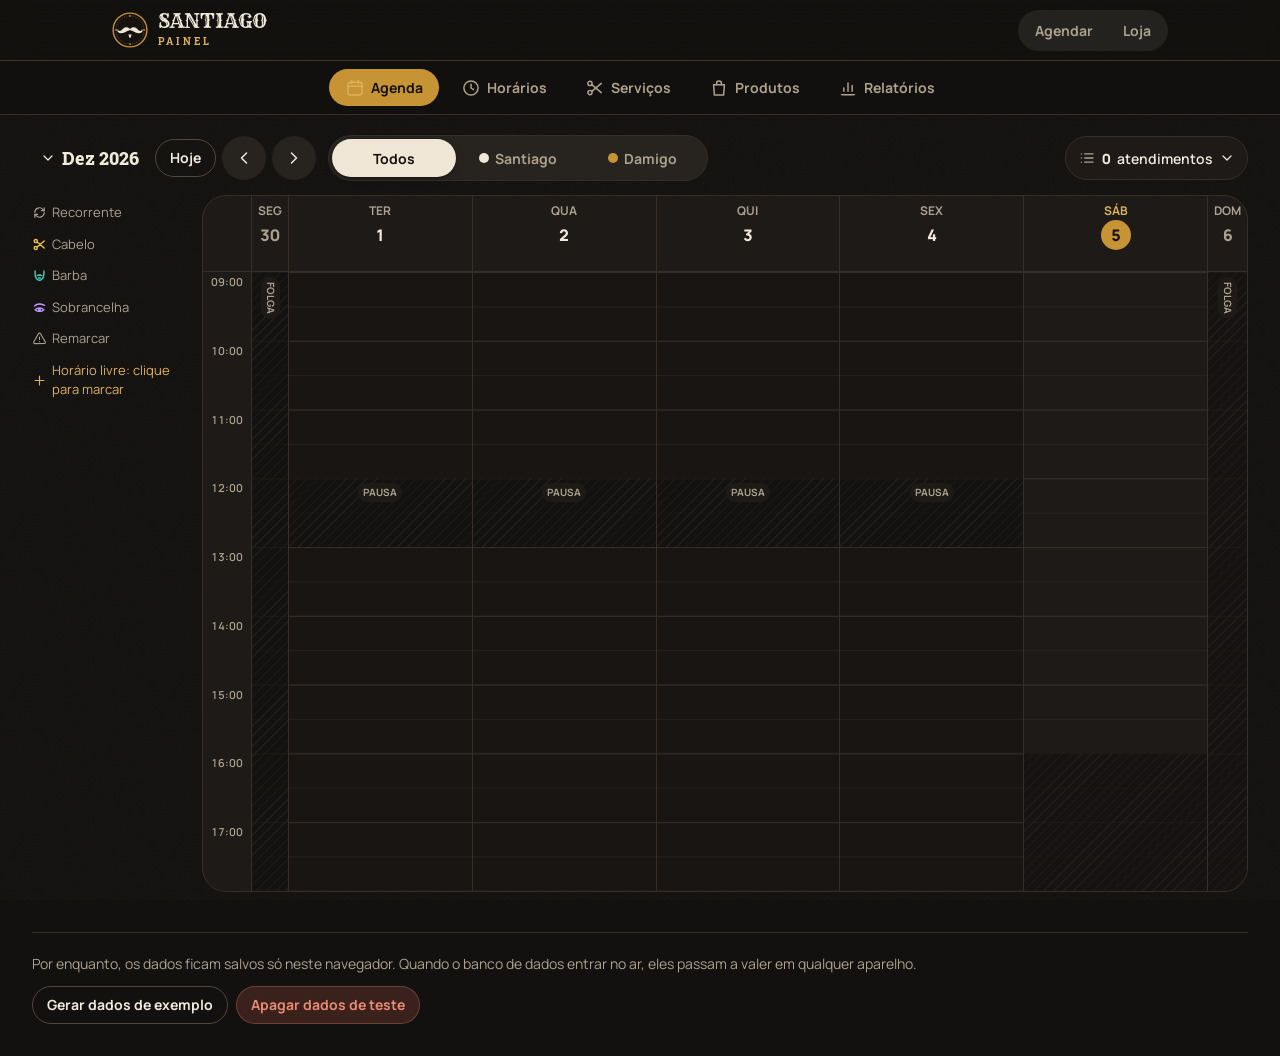
==== commit fc86e2ea: "Agendamento - Adicionada a foto dos barbeiros durante a seleção. Painel/Agendamento - Reorganização " ====
--- a/barbeiros.html
+++ b/barbeiros.html
@@ -41,40 +41,40 @@
   <main class="painel">
     <!-- Agenda -->
     <section class="secao secao--agenda" data-secao="agenda" aria-labelledby="t-agenda">
+      <!-- O título fica só para leitor de tela: a aba já diz "Agenda". -->
+      <h1 id="t-agenda" class="agenda__titulo">Agenda</h1>
       <div class="agenda">
-        <div class="agenda__lateral">
-          <header class="secao__topo agenda__titulo">
-            <h1 id="t-agenda">Agenda</h1>
-          </header>
-
-          <aside id="miniCalendario" class="mini-calendario cartao" aria-label="Escolher semana">
-            <div class="mini-calendario__topo">
-              <button id="mesTitulo" class="mini-calendario__mes" type="button" aria-expanded="false" aria-controls="semanasDoMes">
-                <span id="mesNome" aria-live="polite"></span>
-                <span data-icone="seta" class="icone mini-calendario__seta"></span>
-              </button>
-              <button id="irHoje" class="botao botao--contorno botao--pequeno" type="button">Hoje</button>
-              <span class="mini-calendario__navegacao">
-                <button id="mesAnterior" class="botao-icone" type="button" aria-label="Mês anterior"><span data-icone="voltar"></span></button>
-                <button id="mesSeguinte" class="botao-icone" type="button" aria-label="Próximo mês"><span data-icone="seta"></span></button>
-              </span>
+        <div class="agenda__faixa">
+          <div id="miniCalendario" class="mini-calendario">
+            <button id="mesTitulo" class="mini-calendario__mes" type="button" aria-expanded="false" aria-controls="painelCalendario"
+                    title="Escolher semana">
+              <span data-icone="seta" class="icone suspenso__seta"></span>
+              <span id="mesNome" aria-live="polite"></span>
+            </button>
+            <button id="irHoje" class="botao botao--contorno botao--pequeno" type="button">Hoje</button>
+            <span class="mini-calendario__navegacao">
+              <button id="mesAnterior" class="botao-icone" type="button" aria-label="Semana anterior"><span data-icone="voltar"></span></button>
+              <button id="mesSeguinte" class="botao-icone" type="button" aria-label="Próxima semana"><span data-icone="seta"></span></button>
+            </span>
+            <div id="painelCalendario" class="suspenso mini-calendario__painel" hidden>
+              <div class="mini-calendario__cabeca" aria-hidden="true">
+                <span>S</span><span>T</span><span>Q</span><span>Q</span><span>S</span><span>S</span><span>D</span>
+              </div>
+              <div id="semanasDoMes" class="mini-calendario__semanas"></div>
             </div>
-            <div class="mini-calendario__cabeca" aria-hidden="true">
-              <span>S</span><span>T</span><span>Q</span><span>Q</span><span>S</span><span>S</span><span>D</span>
-            </div>
-            <div id="semanasDoMes" class="mini-calendario__semanas"></div>
-          </aside>
-
-          <div class="agenda__controles">
-            <div id="filtroAgenda" class="chips agenda__filtro" role="group" aria-label="Mostrar agenda de"></div>
-            <button id="novoAtendimento" class="botao botao--destaque agenda__novo" type="button" aria-label="Novo atendimento">
-              <span data-icone="mais"></span><span class="agenda__novo-texto">Novo atendimento</span>
-            </button>
-            <p id="semanaResumo" class="quadro-semana__resumo numeros"></p>
-            <p id="legendaAgenda" class="legenda"></p>
           </div>
-        </div>
-
+
+          <div id="filtroAgenda" class="seletor" role="radiogroup" aria-label="Mostrar agenda de"></div>
+
+          <div id="resumoSemana" class="resumo-semana">
+            <button id="semanaResumo" class="resumo-semana__botao numeros" type="button" aria-expanded="false" aria-controls="listaSemana"></button>
+            <div id="listaSemana" class="suspenso resumo-semana__painel" hidden></div>
+          </div>
+        </div>
+
+        <!-- Só no celular: os sete dias da semana, para trocar o dia mostrado no quadro. -->
+        <div id="diasSemana" class="dias" role="group" aria-label="Dia mostrado"></div>
+        <p id="legendaAgenda" class="legenda"></p>
         <div id="quadro" class="quadro" role="region" aria-label="Atendimentos da semana"></div>
       </div>
     </section>
--- a/barbeiros.css
+++ b/barbeiros.css
@@ -151,9 +151,9 @@
 
 .chip__cor { width: 10px; height: 10px; border-radius: 50%; background: var(--cor-prof); }
 
-/* No celular tudo vira uma coluna só, nesta ordem. O título fica só para leitor de tela: a aba já diz "Agenda". */
+/* Faixa de opções em cima e o quadro ocupando o resto. No celular a legenda vai para baixo do quadro;
+   no computador, fica numa coluna estreita à esquerda dele. */
 .agenda { display: grid; grid-template-columns: minmax(0, 1fr); gap: 12px; }
-.agenda__lateral, .agenda__controles { display: contents; }
 .agenda__titulo {
   position: absolute;
   width: 1px;
@@ -162,52 +162,60 @@
   clip-path: inset(50%);
   white-space: nowrap;
 }
-.mini-calendario { order: 1; }
-.agenda__filtro { order: 2; }
+.agenda__faixa { order: 1; }
+.dias { order: 2; }
 .quadro { order: 3; }
-.quadro-semana__resumo { order: 4; }
-.legenda { order: 5; }
-
-.quadro-semana__resumo { color: var(--cor-texto-suave); font-size: 14px; font-weight: 600; }
-
-/* No celular, "Novo atendimento" é um botão redondo flutuando sobre a agenda. */
-.agenda__novo {
-  position: fixed;
-  right: 16px;
-  bottom: calc(86px + env(safe-area-inset-bottom));
-  z-index: var(--z-barra);
-  width: 56px;
-  height: 56px;
-  padding: 0;
-  border-radius: 50%;
+.legenda { order: 4; }
+
+.agenda__faixa {
+  position: relative;
+  z-index: 5;
+  display: flex;
+  flex-wrap: wrap;
+  align-items: center;
+  gap: 8px;
+}
+
+/* Painel que abre por cima do quadro (calendário e lista da semana) */
+
+.suspenso {
+  position: absolute;
+  top: calc(100% + 6px);
+  z-index: 1;
+  padding: 12px;
+  border: 1px solid var(--cor-linha);
+  border-radius: var(--raio-m);
+  background: var(--cor-superficie);
   box-shadow: var(--sombra-2);
-}
-
-.agenda__novo .icone { width: 26px; height: 26px; }
-.agenda__novo-texto { position: absolute; width: 1px; height: 1px; overflow: hidden; clip-path: inset(50%); white-space: nowrap; }
-
-/* Mini calendário: cada linha é uma semana */
-
-.mini-calendario { padding: 12px; }
-.mini-calendario__topo { display: flex; align-items: center; gap: 8px; margin-bottom: 6px; }
+  animation: surge .25s var(--mola);
+}
+
+.suspenso__seta { width: 16px; height: 16px; flex: none; transform: rotate(90deg); transition: transform .25s var(--mola); }
+[aria-expanded="true"] > .suspenso__seta { transform: rotate(-90deg); }
+
+/* Mini calendário: a barra do mês fica sempre à mostra; aberto, mostra o mês com uma semana por linha. */
+
+.mini-calendario { position: relative; display: flex; flex: 1 1 100%; align-items: center; gap: 6px; }
 .mini-calendario__navegacao { display: flex; gap: 6px; margin-left: auto; }
+.mini-calendario__painel { left: 0; width: min(320px, 100%); }
 
 .mini-calendario__mes {
   display: inline-flex;
   align-items: center;
-  gap: 4px;
+  gap: 6px;
   min-height: 44px;
-  padding: 0 4px;
+  padding: 0 10px 0 8px;
   border: 0;
+  border-radius: 999px;
   background: none;
   font-family: var(--fonte-titulo);
   font-size: 18px;
   font-weight: 800;
   white-space: nowrap;
-}
-
-.mini-calendario__seta { width: 16px; height: 16px; transform: rotate(90deg); transition: transform .25s var(--mola); }
-.mini-calendario__mes[aria-expanded="true"] .mini-calendario__seta { transform: rotate(-90deg); }
+  transition: background-color .2s;
+}
+
+.mini-calendario__mes[aria-expanded="true"] { background: var(--cor-superficie-2); }
 
 .mini-calendario__cabeca, .mini-calendario__semana { display: grid; grid-template-columns: repeat(7, minmax(0, 1fr)); }
 .mini-calendario__cabeca span { padding: 4px 0; color: var(--cor-texto-suave); font-size: 12px; font-weight: 700; text-align: center; }
@@ -224,7 +232,7 @@
   transition: background-color .2s, transform .18s var(--mola);
 }
 
-.mini-calendario__semana:active { transform: scale(.97); }
+button.mini-calendario__semana:active { transform: scale(.97); }
 .mini-calendario__semana[aria-pressed="true"] { background: var(--cor-enfase); color: var(--cor-enfase-texto); }
 
 .mini-calendario__dia {
@@ -239,6 +247,19 @@
   font-weight: 700;
   font-variant-numeric: tabular-nums;
 }
+
+/* No celular cada dia é um botão. */
+button.mini-calendario__dia {
+  width: 40px;
+  height: 40px;
+  padding: 0;
+  border: 0;
+  background: none;
+  color: inherit;
+  transition: background-color .2s, transform .18s var(--mola);
+}
+button.mini-calendario__dia:active { transform: scale(.92); }
+.mini-calendario__dia[aria-pressed="true"] { background: var(--cor-enfase); color: var(--cor-enfase-texto); opacity: 1; }
 
 .mini-calendario__dia--fora { opacity: .35; }
 .mini-calendario__dia--hoje { box-shadow: inset 0 0 0 2px var(--cor-destaque); }
@@ -252,7 +273,174 @@
   background: var(--cor-perigo);
 }
 
-/* Quadro da semana: cabe inteiro na tela. A escala (--px-min) é calculada no barbeiros.js. */
+/* Filtro de profissional: trilho com um cursor que desliza até a opção escolhida. */
+
+.seletor {
+  --opcoes: 3;
+  --escolhida: 0;
+  position: relative;
+  display: grid;
+  grid-template-columns: repeat(var(--opcoes), minmax(0, 1fr));
+  flex: 1 1 0;
+  min-width: 0;
+  padding: 3px;
+  border: 1px solid var(--cor-linha);
+  border-radius: 999px;
+  background: var(--cor-superficie-2);
+  touch-action: pan-y;
+  user-select: none;
+  -webkit-tap-highlight-color: transparent;
+}
+
+.seletor__cursor {
+  position: absolute;
+  inset-block: 3px;
+  left: 3px;
+  width: calc((100% - 6px) / var(--opcoes));
+  border-radius: 999px;
+  background: var(--cor-enfase);
+  box-shadow: var(--sombra-1);
+  transform: translateX(calc(100% * var(--escolhida)));
+  transition: transform .3s var(--mola);
+}
+
+.seletor__opcao {
+  position: relative;
+  display: flex;
+  align-items: center;
+  justify-content: center;
+  gap: 6px;
+  min-width: 0;
+  min-height: 38px;
+  padding: 0 8px;
+  border: 0;
+  border-radius: 999px;
+  background: none;
+  color: var(--cor-texto-suave);
+  font-size: 14px;
+  font-weight: 700;
+  transition: color .2s;
+}
+
+.seletor__opcao[aria-checked="true"] { color: var(--cor-enfase-texto); }
+.seletor__opcao .chip__cor { flex: none; }
+/* A cor do profissional pode ser a mesma do cursor: o contorno mantém a bolinha à vista. */
+.seletor__opcao[aria-checked="true"] .chip__cor { box-shadow: 0 0 0 1.5px var(--cor-enfase-texto); }
+.seletor__nome { min-width: 0; overflow: hidden; text-overflow: ellipsis; white-space: nowrap; }
+
+/* Atendimentos da semana: botão com o total; aberto, a lista por dia. */
+
+.resumo-semana { flex: none; }
+
+.resumo-semana__botao {
+  display: inline-flex;
+  align-items: center;
+  gap: 6px;
+  min-height: 44px;
+  padding: 0 12px;
+  border: 1px solid var(--cor-linha);
+  border-radius: 999px;
+  background: var(--cor-superficie);
+  font-size: 14px;
+  font-weight: 600;
+  white-space: nowrap;
+  transition: background-color .2s, border-color .2s;
+}
+
+.resumo-semana__botao[aria-expanded="true"] { border-color: var(--cor-linha-forte); background: var(--cor-superficie-2); }
+.resumo-semana__botao strong { font-weight: 800; }
+.resumo-semana__botao > .icone:not(.suspenso__seta) { width: 18px; height: 18px; }
+.resumo-semana__lista { color: var(--cor-texto-suave); }
+.resumo-semana__botao .icone--alerta { color: var(--cor-perigo); }
+.resumo-semana__valor { color: var(--cor-texto-suave); }
+
+.resumo-semana__painel {
+  right: 0;
+  width: min(400px, 100%);
+  max-height: min(560px, calc(100dvh - 220px));
+  overflow-y: auto;
+  overscroll-behavior: contain;
+  padding-block: 8px;
+}
+
+.lista-semana__total { padding: 6px 4px 8px; color: var(--cor-texto-suave); font-size: 14px; font-weight: 700; }
+.lista-semana__total span { color: var(--cor-perigo); }
+.lista-semana__vazia { padding: 4px 4px 8px; color: var(--cor-texto-suave); font-size: 14px; }
+
+.lista-semana__dia { padding-top: 6px; border-top: 1px solid var(--cor-linha); }
+.lista-semana__dia ul { display: grid; gap: 2px; margin: 0 0 6px; padding: 0; list-style: none; }
+
+.lista-semana__data {
+  display: flex;
+  justify-content: space-between;
+  gap: 12px;
+  padding: 4px 4px 6px;
+  font-family: var(--fonte-texto);
+  font-size: 13px;
+  font-weight: 800;
+  text-transform: uppercase;
+}
+.lista-semana__data span { color: var(--cor-texto-suave); font-weight: 700; text-transform: none; }
+
+.lista-semana__item {
+  display: flex;
+  align-items: center;
+  gap: 10px;
+  width: 100%;
+  min-height: 48px;
+  padding: 6px 8px 6px 10px;
+  border: 0;
+  border-left: 3px solid var(--cor-prof);
+  border-radius: var(--raio-p);
+  background: none;
+  text-align: left;
+  transition: background-color .2s;
+}
+
+.lista-semana__item--conflito { --cor-prof: var(--cor-perigo); }
+.lista-semana__hora { flex: none; width: 44px; font-size: 14px; font-weight: 800; }
+.lista-semana__texto { display: grid; flex: 1; min-width: 0; }
+.lista-semana__texto > * { overflow: hidden; text-overflow: ellipsis; white-space: nowrap; }
+.lista-semana__texto strong { font-size: 15px; }
+.lista-semana__texto span { color: var(--cor-texto-suave); font-size: 13px; }
+.lista-semana__simbolos { display: flex; flex: none; gap: 4px; color: var(--cor-texto-suave); }
+.lista-semana__simbolos .icone { width: 16px; height: 16px; }
+.lista-semana__simbolos .icone--alerta { color: var(--cor-perigo); }
+
+/* Celular: faixa com os dias da semana, em cima do quadro do dia. */
+
+.dias { display: grid; grid-template-columns: repeat(7, minmax(0, 1fr)); gap: 2px; margin-top: -4px; }
+
+.dias__dia {
+  display: grid;
+  justify-items: center;
+  align-content: start;
+  gap: 1px;
+  min-width: 0;
+  min-height: 60px;
+  padding: 5px 0 3px;
+  border: 0;
+  border-radius: var(--raio-m);
+  background: none;
+  color: var(--cor-texto);
+  transition: background-color .2s, transform .18s var(--mola);
+  -webkit-tap-highlight-color: transparent;
+}
+
+.dias__dia:active { transform: scale(.94); }
+.dias__semana { color: var(--cor-texto-suave); font-size: 11px; font-weight: 700; text-transform: uppercase; }
+.dias__numero { display: grid; place-items: center; width: 28px; height: 28px; border-radius: 50%; font-size: 16px; font-weight: 800; }
+.dias__quantos { display: inline-flex; align-items: center; gap: 3px; min-height: 14px; color: var(--cor-texto-suave); font-size: 11px; font-weight: 700; }
+.dias__dia--hoje .dias__semana { color: var(--cor-destaque-forte); }
+.dias__dia--hoje .dias__numero { background: var(--cor-destaque); color: var(--cor-destaque-texto); }
+.dias__dia--fechado .dias__numero { color: var(--cor-texto-suave); font-weight: 600; }
+.dias__dia--conflito .dias__quantos::after { content: ""; width: 5px; height: 5px; border-radius: 50%; background: var(--cor-perigo); }
+.dias__dia[aria-pressed="true"] { background: var(--cor-enfase); color: var(--cor-enfase-texto); }
+.dias__dia[aria-pressed="true"] :is(.dias__semana, .dias__quantos, .dias__numero) { color: inherit; }
+/* Sobre o creme, o contorno mantém o ponto de conflito à vista. */
+.dias__dia[aria-pressed="true"] .dias__quantos::after { box-shadow: 0 0 0 1.5px var(--cor-enfase-texto); }
+
+/* Quadro: cabe inteiro na tela. A escala (--px-min) é calculada no barbeiros.js. */
 
 .quadro {
   --px-min: 1px;
@@ -264,6 +452,11 @@
 }
 
 .quadro__grade { display: grid; }
+/* Ao trocar de dia ou de semana, o quadro entra pelo lado para onde se andou. */
+.quadro__grade--avanca { animation: quadro-avanca .28s var(--mola); }
+.quadro__grade--volta { animation: quadro-volta .28s var(--mola); }
+@keyframes quadro-avanca { from { opacity: 0; transform: translateX(24px); } }
+@keyframes quadro-volta { from { opacity: 0; transform: translateX(-24px); } }
 
 .quadro__canto, .quadro__dia { border-bottom: 1px solid var(--cor-linha); }
 
@@ -284,6 +477,21 @@
 .quadro__dia--fechado { padding-inline: 6px; color: var(--cor-texto-suave); }
 .quadro__dia--fechado .quadro__numero { min-width: 0; }
 .quadro__total { max-width: 100%; min-height: 15px; overflow: hidden; color: var(--cor-texto-suave); font-size: 11px; font-weight: 700; text-overflow: ellipsis; white-space: nowrap; }
+
+/* Visão do dia: o cabeçalho de cada coluna é o profissional. */
+.quadro__dia--profissional { gap: 2px; padding-block: 8px 6px; }
+.quadro__profissional {
+  display: inline-flex;
+  align-items: center;
+  gap: 6px;
+  max-width: 100%;
+  overflow: hidden;
+  font-size: 15px;
+  font-weight: 800;
+  white-space: nowrap;
+}
+.quadro__profissional .chip__cor { flex: none; }
+.quadro__dia--profissional .quadro__total { font-size: 12px; }
 
 .quadro__horas { position: relative; height: calc(var(--minutos) * var(--px-min)); }
 
@@ -442,34 +650,37 @@
 .legenda:empty { display: none; }
 .legenda span { display: inline-flex; align-items: center; gap: 5px; }
 .legenda .icone { width: 15px; height: 15px; }
+.legenda__dica { color: var(--cor-destaque-forte); }
 
 @media (hover: hover) {
   .bloco:hover { z-index: 2; box-shadow: var(--sombra-2); }
-  .mini-calendario__semana:hover:not([aria-pressed="true"]) { background: var(--cor-superficie-2); }
+  button.mini-calendario__semana:hover:not([aria-pressed="true"]),
+  button.mini-calendario__dia:hover:not([aria-pressed="true"]),
+  .dias__dia:hover:not([aria-pressed="true"]) { background: var(--cor-superficie-2); }
+  .mini-calendario__mes:hover { background: var(--cor-superficie-2); }
+  .mini-calendario__mes:hover .suspenso__seta { color: var(--cor-destaque); }
+  .seletor__opcao:hover:not([aria-checked="true"]) { color: var(--cor-texto); }
+  .resumo-semana__botao:hover { border-color: var(--cor-linha-forte); }
+  .lista-semana__item:hover { background: var(--cor-superficie-2); }
   .botao-icone:hover { background: var(--cor-linha); }
-}
-
-@media (max-width: 599px) {
-  .quadro__valor { display: none; }
-  /* Coluna estreita: o nome mostra o máximo de letras e o horário fica só no detalhe. */
-  .bloco { padding: 2px 2px 2px 3px; border-left-width: 2px; }
-  .bloco__nome { font-size: 11px; text-overflow: clip; }
-  .bloco__hora { display: none; }
-  .quadro__dia { padding: 4px 0; }
-  .quadro__dia--fechado { padding-inline: 4px; }
-  .quadro__numero { height: 26px; min-width: 26px; font-size: 15px; }
-  .quadro__total { min-height: 13px; font-size: 10px; }
 }
 
 @media (max-width: 899px) {
   body[data-aba="agenda"] .painel { padding-top: 12px; }
-  /* Fechado, o mini calendário vira só a barra do mês (os dias da semana já estão no quadro);
-     tocar no mês abre o mês inteiro. */
-  .mini-calendario { padding: 2px 8px; }
-  .mini-calendario__topo { margin-bottom: 0; }
-  .mini-calendario:not(.mini-calendario--aberto) :is(.mini-calendario__cabeca, .mini-calendario__semanas) { display: none; }
-  .mini-calendario--aberto { padding-bottom: 8px; }
-  .mini-calendario--aberto .mini-calendario__semanas { animation: surge .3s var(--mola); }
+  /* Visão do dia: a coluna é larga, então o bloco ganha letra maior. */
+  .bloco__nome { font-size: 13px; }
+  .bloco__simbolos .icone { width: 14px; height: 14px; }
+}
+
+/* Celular: o botão da semana mostra só a quantidade; o resto está na lista. */
+@media (max-width: 599px) {
+  .resumo-semana__rotulo, .resumo-semana__valor { display: none; }
+  .seletor__opcao { gap: 5px; padding: 0 4px; font-size: 13px; }
+}
+
+@media (max-width: 399px) {
+  .resumo-semana__lista { display: none; }
+  .resumo-semana__botao { padding: 0 10px 0 14px; }
 }
 
 @media (min-width: 600px) {
@@ -486,18 +697,15 @@
   .secao__topo { grid-template-columns: 1fr auto; align-items: end; }
   .secao__topo .chips--rolagem { margin: 0; padding: 2px; }
 
-  .agenda { grid-template-columns: 296px minmax(0, 1fr); gap: 24px; align-items: start; }
-  .agenda__lateral, .agenda__controles { display: grid; grid-template-columns: minmax(0, 1fr); gap: 14px; align-content: start; }
-  .agenda__lateral > *, .agenda__controles > * { order: 0; }
-  .agenda__filtro { flex-wrap: nowrap; gap: 6px; }
-  .agenda__filtro .chip { padding: 0 12px; }
-
-  .mini-calendario__mes { pointer-events: none; }
-  .mini-calendario__seta { display: none; }
-
-  .agenda__novo { position: static; width: 100%; height: auto; padding: 12px 18px; border-radius: 999px; box-shadow: none; }
-  .agenda__novo .icone { width: 20px; height: 20px; }
-  .agenda__novo-texto { position: static; width: auto; height: auto; overflow: visible; clip-path: none; }
+  .agenda { grid-template-columns: max-content minmax(0, 1fr); gap: 14px 20px; align-items: start; }
+  .agenda__faixa { grid-column: 1 / -1; flex-wrap: nowrap; gap: 12px; }
+  .dias { display: none; }
+  .mini-calendario { flex: none; }
+  .seletor { flex: 0 1 380px; }
+  .resumo-semana { position: relative; margin-left: auto; }
+  .resumo-semana__painel { width: 400px; }
+  .legenda { grid-row: 2; grid-column: 1; flex-direction: column; flex-wrap: nowrap; gap: 12px; max-width: 150px; padding-top: 8px; }
+  .quadro { grid-row: 2; grid-column: 2; }
 
   .quadro { margin: 0; border: 1px solid var(--cor-linha); border-radius: var(--raio-g); }
 }
@@ -695,6 +903,7 @@
   display: -webkit-box;
   -webkit-box-orient: vertical;
   -webkit-line-clamp: 2;
+  line-clamp: 2;
   line-height: 1.25;
   white-space: normal;
 }
